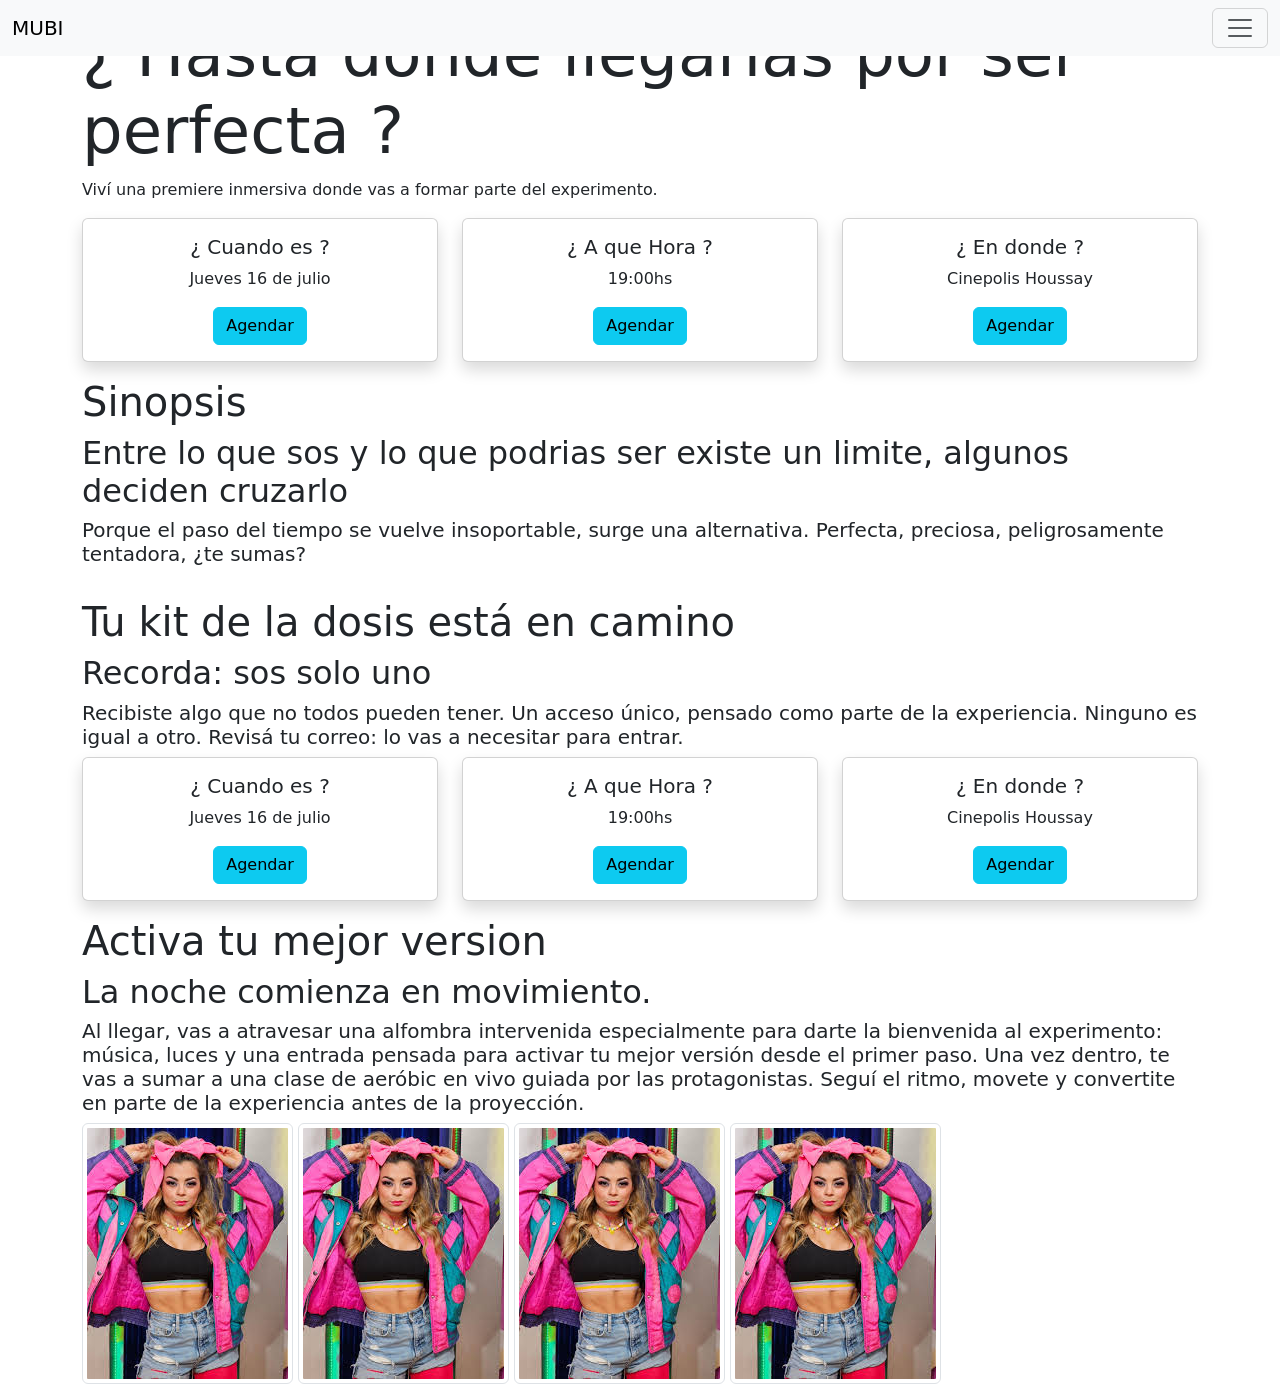
==== landingpage/index.html @ 02a23672 "Add files via upload" ====
<!DOCTYPE html>
<html lang="en">
    <head>
        <meta charset="UTF-8" />
        <meta http-equiv="X-UA-Compatible" content="IE=edge" />
        <meta name="viewport" content="width=device-width, initial-scale=1.0" />
        <title>Index</title>
        <!-- Bootstrap -->
        <link rel="stylesheet" href="https://cdn.jsdelivr.net/npm/bootstrap@5.2.2/dist/css/bootstrap.min.css" integrity="sha384-Zenh87qX5JnK2Jl0vWa8Ck2rdkQ2Bzep5IDxbcnCeuOxjzrPF/et3URy9Bv1WTRi" crossorigin="anonymous" />
        <!-- Animate.css -->
        <link rel="stylesheet" href="https://cdnjs.cloudflare.com/ajax/libs/animate.css/4.1.1/animate.min.css" />
        <!-- Custom CSS -->
        <link rel="stylesheet" href="css/styles.css" />
    </head>
    <body>
        <nav class="navbar bg-body-tertiary fixed-top">
  <div class="container-fluid">
    <a class="navbar-brand" href="#">MUBI</a>
    <button class="navbar-toggler" type="button" data-bs-toggle="offcanvas" data-bs-target="#offcanvasNavbar" aria-controls="offcanvasNavbar" aria-label="Toggle navigation">
      <span class="navbar-toggler-icon"></span>
    </button>
    <div class="offcanvas offcanvas-end" tabindex="-1" id="offcanvasNavbar" aria-labelledby="offcanvasNavbarLabel">
      <div class="offcanvas-header">
        <h5 class="offcanvas-title" id="offcanvasNavbarLabel">Offcanvas</h5>
        <button type="button" class="btn-close" data-bs-dismiss="offcanvas" aria-label="Close"></button>
      </div>
      <div class="offcanvas-body">
        <ul class="navbar-nav justify-content-end flex-grow-1 pe-3">
          <li class="nav-item">
            <a class="nav-link active" aria-current="page" href="#">Home</a>
          </li>
          <li class="nav-item">
            <a class="nav-link" href="#">Link</a>
          </li>
          <li class="nav-item dropdown">
            <a class="nav-link dropdown-toggle" href="#" role="button" data-bs-toggle="dropdown" aria-expanded="false">
              Dropdown
            </a>
            <ul class="dropdown-menu">
              <li><a class="dropdown-item" href="#">Action</a></li>
              <li><a class="dropdown-item" href="#">Another action</a></li>
              <li>
                <hr class="dropdown-divider">
              </li>
              <li><a class="dropdown-item" href="#">Something else here</a></li>
            </ul>
          </li>
        </ul>
        <form class="d-flex mt-3" role="search">
          <input class="form-control me-2" type="search" placeholder="Search" aria-label="Search"/>
          <button class="btn btn-outline-success" type="submit">Search</button>
        </form>
      </div>
    </div>
  </div>
</nav>

        <div class="container my-3">
            <div class="row animate__animated animate__rubberBand">
                <h1 class="display-3">¿ Hasta donde llegarias por ser perfecta ?</h1>
                <p class="text-justify">
                    Viví una premiere inmersiva donde vas a formar parte del experimento.                                  
                </p>
            </div>

            <div class="row text-center animate__animated animate__bounceInLeft">
                <div class="col-sm-12 col-md-6 col-lg-4 col-xl-4 mb-3">
                    <div class="card shadow">
                        <div class="card-body">
                            <h5 class="card-title">¿ Cuando es ?</h5>
                            <p class="card-text">Jueves 16 de julio</p>
                            <a href="#" class="btn btn-info">Agendar</a>
                        </div>
                    </div>
                </div>
                <div class="col-sm-12 col-md-6 col-lg-4 col-xl-4 mb-3">
                    <div class="card shadow">
                        <div class="card-body">
                            <h5 class="card-title">¿ A que Hora ?</h5>
                            <p class="card-text">19:00hs</p>
                            <a href="#" class="btn btn-info">Agendar</a>
                        </div>
                    </div>
                </div>
                <div class="col-sm-12 col-md-6 col-lg-4 col-xl-4 mb-3">
                    <div class="card shadow">
                        <div class="card-body">
                            <h5 class="card-title">¿ En donde ?</h5>
                            <p class="card-text">Cinepolis Houssay</p>
                            <a href="#" class="btn btn-info">Agendar</a>
                        </div>
                    </div>
                </div>
            </div>

         <div class="sinopsis">
            <h1>Sinopsis</h1>
            <h2>Entre lo que sos y lo que podrias ser existe un limite, algunos deciden cruzarlo</h2>
            <h5>Porque el paso del tiempo se vuelve insoportable, surge una alternativa. Perfecta, preciosa, peligrosamente tentadora, ¿te sumas?</h5>
            <img src="" alt="">
         </div>

         <div class="kit">
            <h1>Tu kit de la dosis está en camino</h1>
            <h2>Recorda: sos solo uno</h2>
            <h5>Recibiste algo que no todos pueden tener.
Un acceso único, pensado como parte de la experiencia.
Ninguno es igual a otro. Revisá tu correo: lo vas a necesitar para entrar.</h5>
             <div class="row text-center animate__animated animate__bounceInLeft">
                <div class="col-sm-12 col-md-6 col-lg-4 col-xl-4 mb-3">
                    <div class="card shadow">
                        <div class="card-body">
                            <h5 class="card-title">¿ Cuando es ?</h5>
                            <p class="card-text">Jueves 16 de julio</p>
                            <a href="#" class="btn btn-info">Agendar</a>
                        </div>
                    </div>
                </div>
                <div class="col-sm-12 col-md-6 col-lg-4 col-xl-4 mb-3">
                    <div class="card shadow">
                        <div class="card-body">
                            <h5 class="card-title">¿ A que Hora ?</h5>
                            <p class="card-text">19:00hs</p>
                            <a href="#" class="btn btn-info">Agendar</a>
                        </div>
                    </div>
                </div>
                <div class="col-sm-12 col-md-6 col-lg-4 col-xl-4 mb-3">
                    <div class="card shadow">
                        <div class="card-body">
                            <h5 class="card-title">¿ En donde ?</h5>
                            <p class="card-text">Cinepolis Houssay</p>
                            <a href="#" class="btn btn-info">Agendar</a>
                        </div>
                    </div>
                </div>
            </div>
         </div>

           <div class="version">
            <h1>Activa tu mejor version</h1>
            <h2>La noche comienza en movimiento.  </h2>
            <h5>Al llegar, vas a atravesar una alfombra intervenida especialmente para darte la bienvenida al experimento: música, luces y una entrada pensada para activar tu mejor versión desde el primer paso.
                Una vez dentro, te vas a sumar a una clase de aeróbic en vivo guiada por las protagonistas. Seguí el ritmo, movete y convertite en parte de la experiencia antes de la proyección.</h5>
                <img src="image/look1.jpg" class="img-thumbnail" alt="...">
                <img src="image/look1.jpg" class="img-thumbnail" alt="...">
                <img src="image/look1.jpg" class="img-thumbnail" alt="...">
                <img src="image/look1.jpg" class="img-thumbnail" alt="...">
         </div>

          


        <!-- Bootstrap -->
        <script src="https://cdn.jsdelivr.net/npm/bootstrap@5.2.2/dist/js/bootstrap.bundle.min.js" integrity="sha384-OERcA2EqjJCMA+/3y+gxIOqMEjwtxJY7qPCqsdltbNJuaOe923+mo//f6V8Qbsw3" crossorigin="anonymous"></script>
        <!-- Custom JS -->
        <script src="js/main.js"></script>
    </body>
</html>
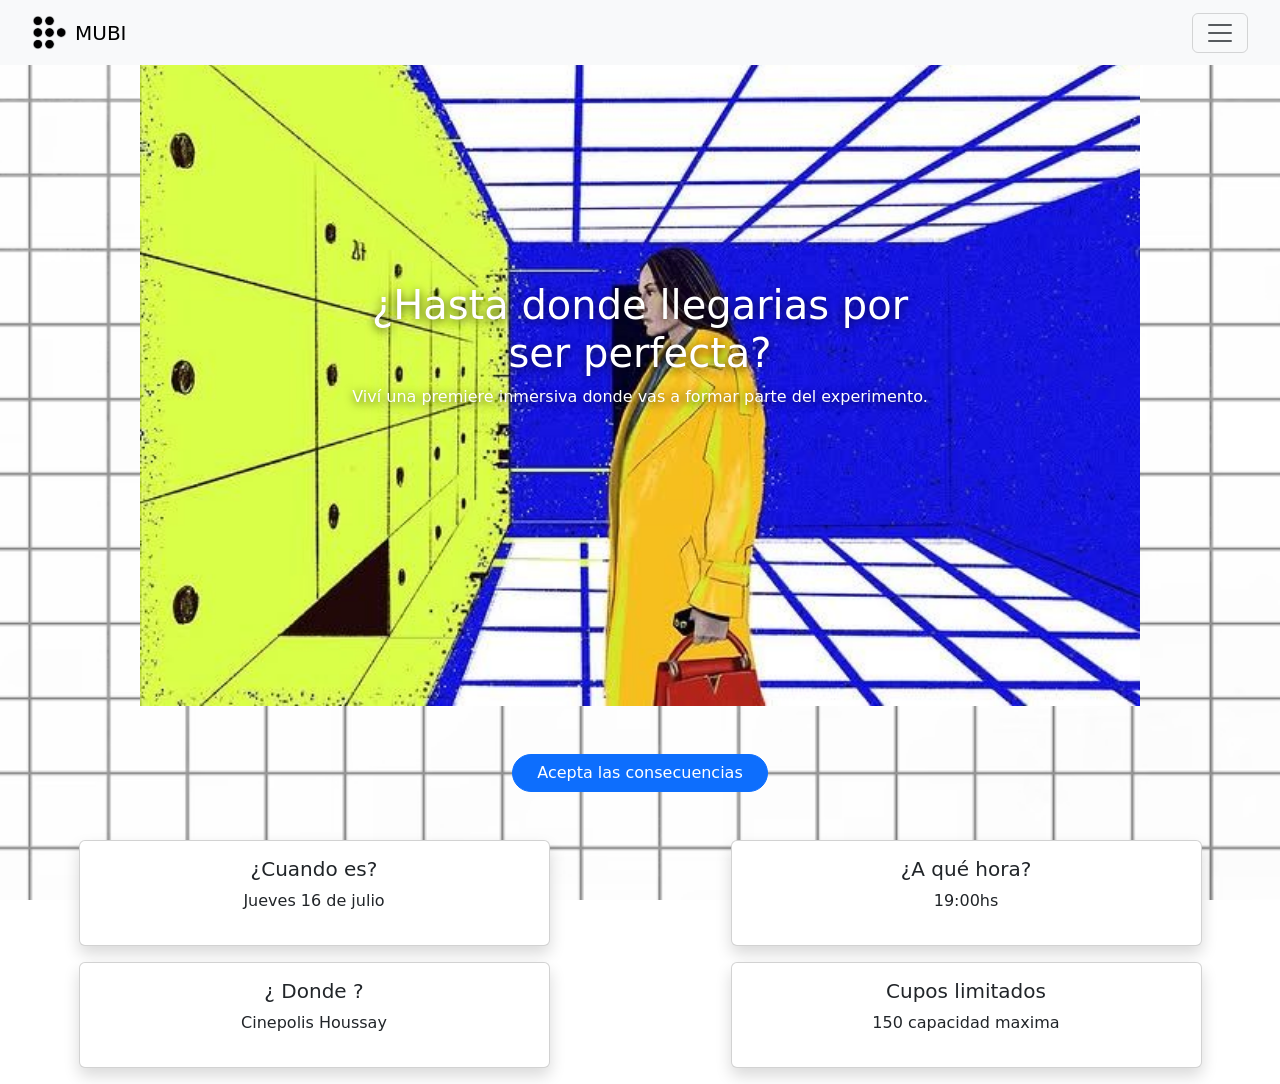
==== commit db6cab52: "Add files via upload" ====
--- a/landingpage/index.html
+++ b/landingpage/index.html
@@ -1,159 +1,167 @@
 <!DOCTYPE html>
 <html lang="en">
-    <head>
-        <meta charset="UTF-8" />
-        <meta http-equiv="X-UA-Compatible" content="IE=edge" />
-        <meta name="viewport" content="width=device-width, initial-scale=1.0" />
-        <title>Index</title>
-        <!-- Bootstrap -->
-        <link rel="stylesheet" href="https://cdn.jsdelivr.net/npm/bootstrap@5.2.2/dist/css/bootstrap.min.css" integrity="sha384-Zenh87qX5JnK2Jl0vWa8Ck2rdkQ2Bzep5IDxbcnCeuOxjzrPF/et3URy9Bv1WTRi" crossorigin="anonymous" />
-        <!-- Animate.css -->
-        <link rel="stylesheet" href="https://cdnjs.cloudflare.com/ajax/libs/animate.css/4.1.1/animate.min.css" />
-        <!-- Custom CSS -->
-        <link rel="stylesheet" href="css/styles.css" />
-    </head>
-    <body>
-        <nav class="navbar bg-body-tertiary fixed-top">
-  <div class="container-fluid">
-    <a class="navbar-brand" href="#">MUBI</a>
-    <button class="navbar-toggler" type="button" data-bs-toggle="offcanvas" data-bs-target="#offcanvasNavbar" aria-controls="offcanvasNavbar" aria-label="Toggle navigation">
-      <span class="navbar-toggler-icon"></span>
-    </button>
-    <div class="offcanvas offcanvas-end" tabindex="-1" id="offcanvasNavbar" aria-labelledby="offcanvasNavbarLabel">
-      <div class="offcanvas-header">
-        <h5 class="offcanvas-title" id="offcanvasNavbarLabel">Offcanvas</h5>
-        <button type="button" class="btn-close" data-bs-dismiss="offcanvas" aria-label="Close"></button>
-      </div>
-      <div class="offcanvas-body">
-        <ul class="navbar-nav justify-content-end flex-grow-1 pe-3">
-          <li class="nav-item">
-            <a class="nav-link active" aria-current="page" href="#">Home</a>
-          </li>
-          <li class="nav-item">
-            <a class="nav-link" href="#">Link</a>
-          </li>
-          <li class="nav-item dropdown">
-            <a class="nav-link dropdown-toggle" href="#" role="button" data-bs-toggle="dropdown" aria-expanded="false">
-              Dropdown
-            </a>
-            <ul class="dropdown-menu">
-              <li><a class="dropdown-item" href="#">Action</a></li>
-              <li><a class="dropdown-item" href="#">Another action</a></li>
-              <li>
-                <hr class="dropdown-divider">
-              </li>
-              <li><a class="dropdown-item" href="#">Something else here</a></li>
-            </ul>
-          </li>
-        </ul>
-        <form class="d-flex mt-3" role="search">
-          <input class="form-control me-2" type="search" placeholder="Search" aria-label="Search"/>
-          <button class="btn btn-outline-success" type="submit">Search</button>
-        </form>
-      </div>
-    </div>
+<head>
+<meta charset="UTF-8" />
+<meta http-equiv="X-UA-Compatible" content="IE=edge" />
+<meta name="viewport" content="width=device-width, initial-scale=1.0" />
+<title>Index</title>
+
+<!-- Bootstrap -->
+<link rel="stylesheet" href="https://cdn.jsdelivr.net/npm/bootstrap@5.2.2/dist/css/bootstrap.min.css"/>
+
+<!-- Animate.css -->
+<link rel="stylesheet" href="https://cdnjs.cloudflare.com/ajax/libs/animate.css/4.1.1/animate.min.css"/>
+
+<!-- Custom CSS -->
+<link rel="stylesheet" href="css/style.css">
+
+<style>
+@import url('https://fonts.googleapis.com/css2?family=Bebas+Neue&family=Roboto:ital,wght@0,100..900;1,100..900&display=swap');
+</style>
+</head>
+
+<body>
+
+<section>
+<nav class="navbar bg-body-tertiary fixed-top">
+<div class="container-fluid">
+<a class="navbar-brand d-flex align-items-center" href="#">
+  <img src="image/mubilogo.webp" alt="MUBI logo" class="me-2">
+  MUBI
+</a>
+
+<button class="navbar-toggler" type="button" data-bs-toggle="offcanvas" data-bs-target="#offcanvasNavbar">
+<span class="navbar-toggler-icon"></span>
+</button>
+
+<div class="offcanvas offcanvas-end" tabindex="-1" id="offcanvasNavbar">
+<div class="offcanvas-header">
+<h5 class="offcanvas-title">Menú</h5>
+<button type="button" class="btn-close" data-bs-dismiss="offcanvas"></button>
+</div>
+
+<div class="offcanvas-body">
+<ul class="navbar-nav">
+<li class="nav-item"><a class="nav-link active" href="#">Inicio</a></li>
+<li class="nav-item"><a class="nav-link" href="#">Link</a></li>
+</ul>
+</div>
+</div>
+
+</div>
+</nav>
+</section>
+
+<!-- PORTADA -->
+<div class="hero">
+  <img src="image/fotoportada.jpeg" class="img-fluid" alt="">
+
+  <div class="hero-text">
+    <h1>¿Hasta donde llegarias por ser perfecta?</h1>
+    <p> Viví una premiere inmersiva donde vas a formar parte del experimento.</p>
   </div>
-</nav>
+</div>
 
-        <div class="container my-3">
-            <div class="row animate__animated animate__rubberBand">
-                <h1 class="display-3">¿ Hasta donde llegarias por ser perfecta ?</h1>
-                <p class="text-justify">
-                    Viví una premiere inmersiva donde vas a formar parte del experimento.                                  
-                </p>
-            </div>
+<!-- BOTON MODAL -->
+<div class="text-center py-5">
+<button class="btn btn-primary rounded-pill px-4" data-bs-toggle="modal" data-bs-target="#exampleModal">
+Acepta las consecuencias
+</button>
+</div>
 
-            <div class="row text-center animate__animated animate__bounceInLeft">
-                <div class="col-sm-12 col-md-6 col-lg-4 col-xl-4 mb-3">
-                    <div class="card shadow">
-                        <div class="card-body">
-                            <h5 class="card-title">¿ Cuando es ?</h5>
-                            <p class="card-text">Jueves 16 de julio</p>
-                            <a href="#" class="btn btn-info">Agendar</a>
-                        </div>
-                    </div>
-                </div>
-                <div class="col-sm-12 col-md-6 col-lg-4 col-xl-4 mb-3">
-                    <div class="card shadow">
-                        <div class="card-body">
-                            <h5 class="card-title">¿ A que Hora ?</h5>
-                            <p class="card-text">19:00hs</p>
-                            <a href="#" class="btn btn-info">Agendar</a>
-                        </div>
-                    </div>
-                </div>
-                <div class="col-sm-12 col-md-6 col-lg-4 col-xl-4 mb-3">
-                    <div class="card shadow">
-                        <div class="card-body">
-                            <h5 class="card-title">¿ En donde ?</h5>
-                            <p class="card-text">Cinepolis Houssay</p>
-                            <a href="#" class="btn btn-info">Agendar</a>
-                        </div>
-                    </div>
-                </div>
-            </div>
+<!-- MENSAJE FUERA DEL MODAL -->
+<div id="mensajeExito" class="alert alert-success text-center d-none">
+🎉 ¡Quedaste seleccionado! Revisá tu mail para más información.
+</div>
 
-         <div class="sinopsis">
-            <h1>Sinopsis</h1>
-            <h2>Entre lo que sos y lo que podrias ser existe un limite, algunos deciden cruzarlo</h2>
-            <h5>Porque el paso del tiempo se vuelve insoportable, surge una alternativa. Perfecta, preciosa, peligrosamente tentadora, ¿te sumas?</h5>
-            <img src="" alt="">
-         </div>
+<!-- MODAL -->
+<div class="modal fade" id="exampleModal">
+<div class="modal-dialog modal-dialog-centered">
+<div class="modal-content">
 
-         <div class="kit">
-            <h1>Tu kit de la dosis está en camino</h1>
-            <h2>Recorda: sos solo uno</h2>
-            <h5>Recibiste algo que no todos pueden tener.
-Un acceso único, pensado como parte de la experiencia.
-Ninguno es igual a otro. Revisá tu correo: lo vas a necesitar para entrar.</h5>
-             <div class="row text-center animate__animated animate__bounceInLeft">
-                <div class="col-sm-12 col-md-6 col-lg-4 col-xl-4 mb-3">
-                    <div class="card shadow">
-                        <div class="card-body">
-                            <h5 class="card-title">¿ Cuando es ?</h5>
-                            <p class="card-text">Jueves 16 de julio</p>
-                            <a href="#" class="btn btn-info">Agendar</a>
-                        </div>
-                    </div>
-                </div>
-                <div class="col-sm-12 col-md-6 col-lg-4 col-xl-4 mb-3">
-                    <div class="card shadow">
-                        <div class="card-body">
-                            <h5 class="card-title">¿ A que Hora ?</h5>
-                            <p class="card-text">19:00hs</p>
-                            <a href="#" class="btn btn-info">Agendar</a>
-                        </div>
-                    </div>
-                </div>
-                <div class="col-sm-12 col-md-6 col-lg-4 col-xl-4 mb-3">
-                    <div class="card shadow">
-                        <div class="card-body">
-                            <h5 class="card-title">¿ En donde ?</h5>
-                            <p class="card-text">Cinepolis Houssay</p>
-                            <a href="#" class="btn btn-info">Agendar</a>
-                        </div>
-                    </div>
-                </div>
-            </div>
-         </div>
+<div class="modal-header">
+<h5 class="modal-title">Completa tus datos</h5>
+<button class="btn-close" data-bs-dismiss="modal"></button>
+</div>
 
-           <div class="version">
-            <h1>Activa tu mejor version</h1>
-            <h2>La noche comienza en movimiento.  </h2>
-            <h5>Al llegar, vas a atravesar una alfombra intervenida especialmente para darte la bienvenida al experimento: música, luces y una entrada pensada para activar tu mejor versión desde el primer paso.
-                Una vez dentro, te vas a sumar a una clase de aeróbic en vivo guiada por las protagonistas. Seguí el ritmo, movete y convertite en parte de la experiencia antes de la proyección.</h5>
-                <img src="image/look1.jpg" class="img-thumbnail" alt="...">
-                <img src="image/look1.jpg" class="img-thumbnail" alt="...">
-                <img src="image/look1.jpg" class="img-thumbnail" alt="...">
-                <img src="image/look1.jpg" class="img-thumbnail" alt="...">
-         </div>
+<div class="modal-body">
+<form id="formRegistro">
 
-          
+<div class="mb-3">
+<label>Nombre y Apellido</label>
+<input type="text" class="form-control">
+</div>
 
+<div class="mb-3">
+<label>Email</label>
+<input type="email" class="form-control">
+</div>
 
-        <!-- Bootstrap -->
-        <script src="https://cdn.jsdelivr.net/npm/bootstrap@5.2.2/dist/js/bootstrap.bundle.min.js" integrity="sha384-OERcA2EqjJCMA+/3y+gxIOqMEjwtxJY7qPCqsdltbNJuaOe923+mo//f6V8Qbsw3" crossorigin="anonymous"></script>
-        <!-- Custom JS -->
-        <script src="js/main.js"></script>
-    </body>
+<div class="form-check mb-3">
+<input class="form-check-input" type="checkbox">
+<label class="form-check-label">¿Vas a venir acompañado/a?</label>
+</div>
+
+<div class="modal-footer">
+<button class="btn btn-secondary" data-bs-dismiss="modal">Cerrar</button>
+<button type="submit" class="btn btn-primary">Enviar</button>
+</div>
+
+</form>
+</div>
+
+</div>
+</div>
+</div>
+
+<!-- CARDS -->
+<div class="row text-center">
+
+<div class="col-md-6 mb-3">
+<div class="card shadow w-75 mx-auto">
+<div class="card-body">
+<h5>¿Cuando es?</h5>
+<p>Jueves 16 de julio</p>
+</div>
+</div>
+</div>
+
+<div class="col-md-6 mb-3">
+<div class="card shadow w-75 mx-auto">
+<div class="card-body">
+<h5>¿A qué hora?</h5>
+<p>19:00hs</p>
+</div>
+</div>
+</div>
+
+<div class="col-md-6 mb-3">
+<div class="card shadow w-75 mx-auto">
+<div class="card-body">
+<h5> ¿ Donde ?</h5>
+<p>Cinepolis Houssay</p>
+</div>
+</div>
+</div>
+
+<div class="col-md-6 mb-3">
+<div class="card shadow w-75 mx-auto">
+<div class="card-body">
+<h5>Cupos limitados</h5>
+<p>150 capacidad maxima</p>
+</div>
+</div>
+</div>
+
+</div>
+
+</div>
+
+<!-- Bootstrap -->
+<script src="https://cdn.jsdelivr.net/npm/bootstrap@5.2.2/dist/js/bootstrap.bundle.min.js"></script>
+
+<!-- Custom JS -->
+<script src="js/main.js"></script>
+
+</body>
 </html>
--- a/landingpage/css/style.css
+++ b/landingpage/css/style.css
@@ -0,0 +1,53 @@
+body {
+  background-image: url('../image/cuadricula.jpg');
+  background-size: cover;
+  background-position: center;
+  background-attachment: fixed;
+}
+
+body::before {
+  content: "";
+  position: fixed;
+  width: 100%;
+  height: 100%;
+  background-color: rgba(255,255,255,0.5);
+  z-index: -1;
+}
+
+.card:hover {
+  opacity: 0.7;
+}
+
+.navbar {
+  padding: 10px 20px;
+}
+
+.navbar-brand img {
+  height: 35px;
+}
+.hero {
+  position: relative;
+}
+
+.hero-text {
+  position: absolute;
+  top: 50%;
+  left: 50%;
+  transform: translate(-50%, -50%);
+  text-align: center;
+  color: white;
+  max-width: 600px;
+  width: 90%;
+}
+
+/* para que el texto se lea bien */
+.hero-text h1,
+.hero-text p {
+  text-shadow: 0px 2px 10px rgba(0,0,0,0.7);
+}
+.hero img {
+  max-width: 1000px;   /* probá 800, 900 o 1000 */
+  width: 100%;
+  display: block;
+  margin: 0 auto;     /* la centra */
+}
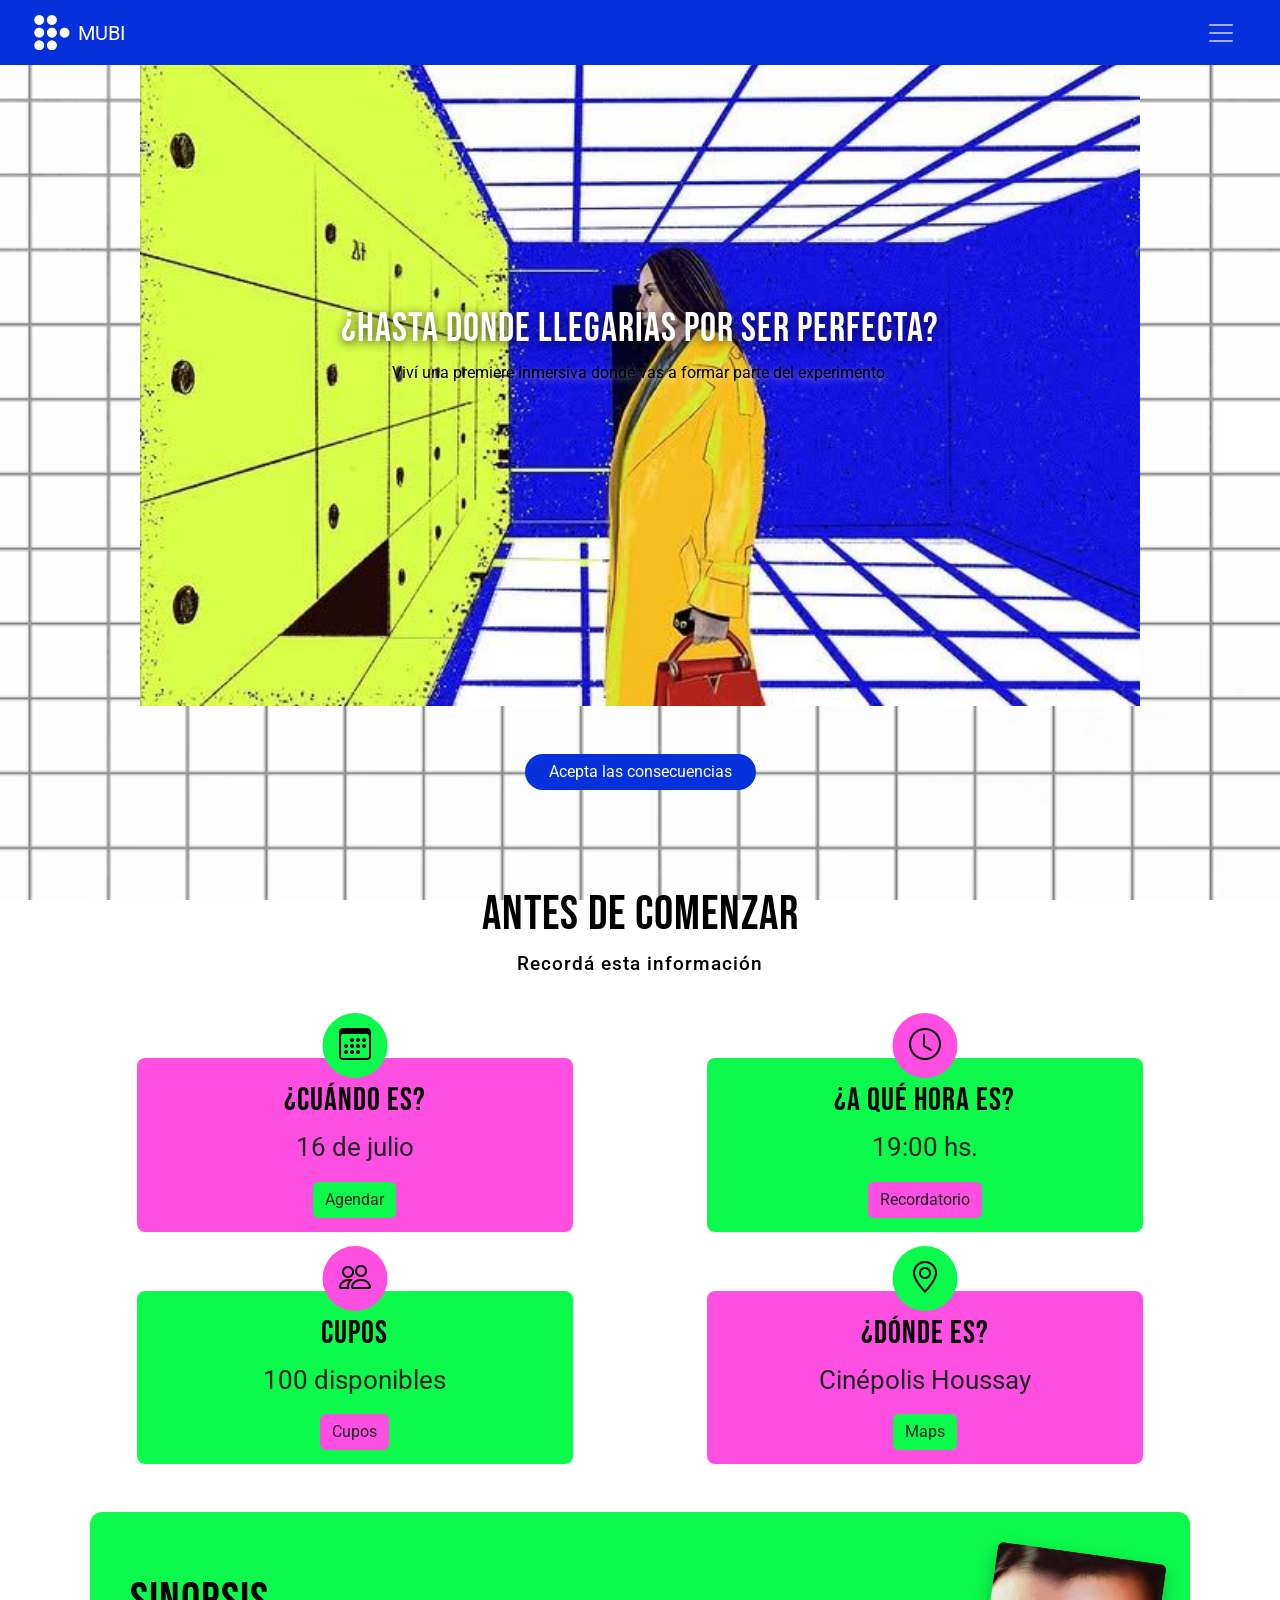
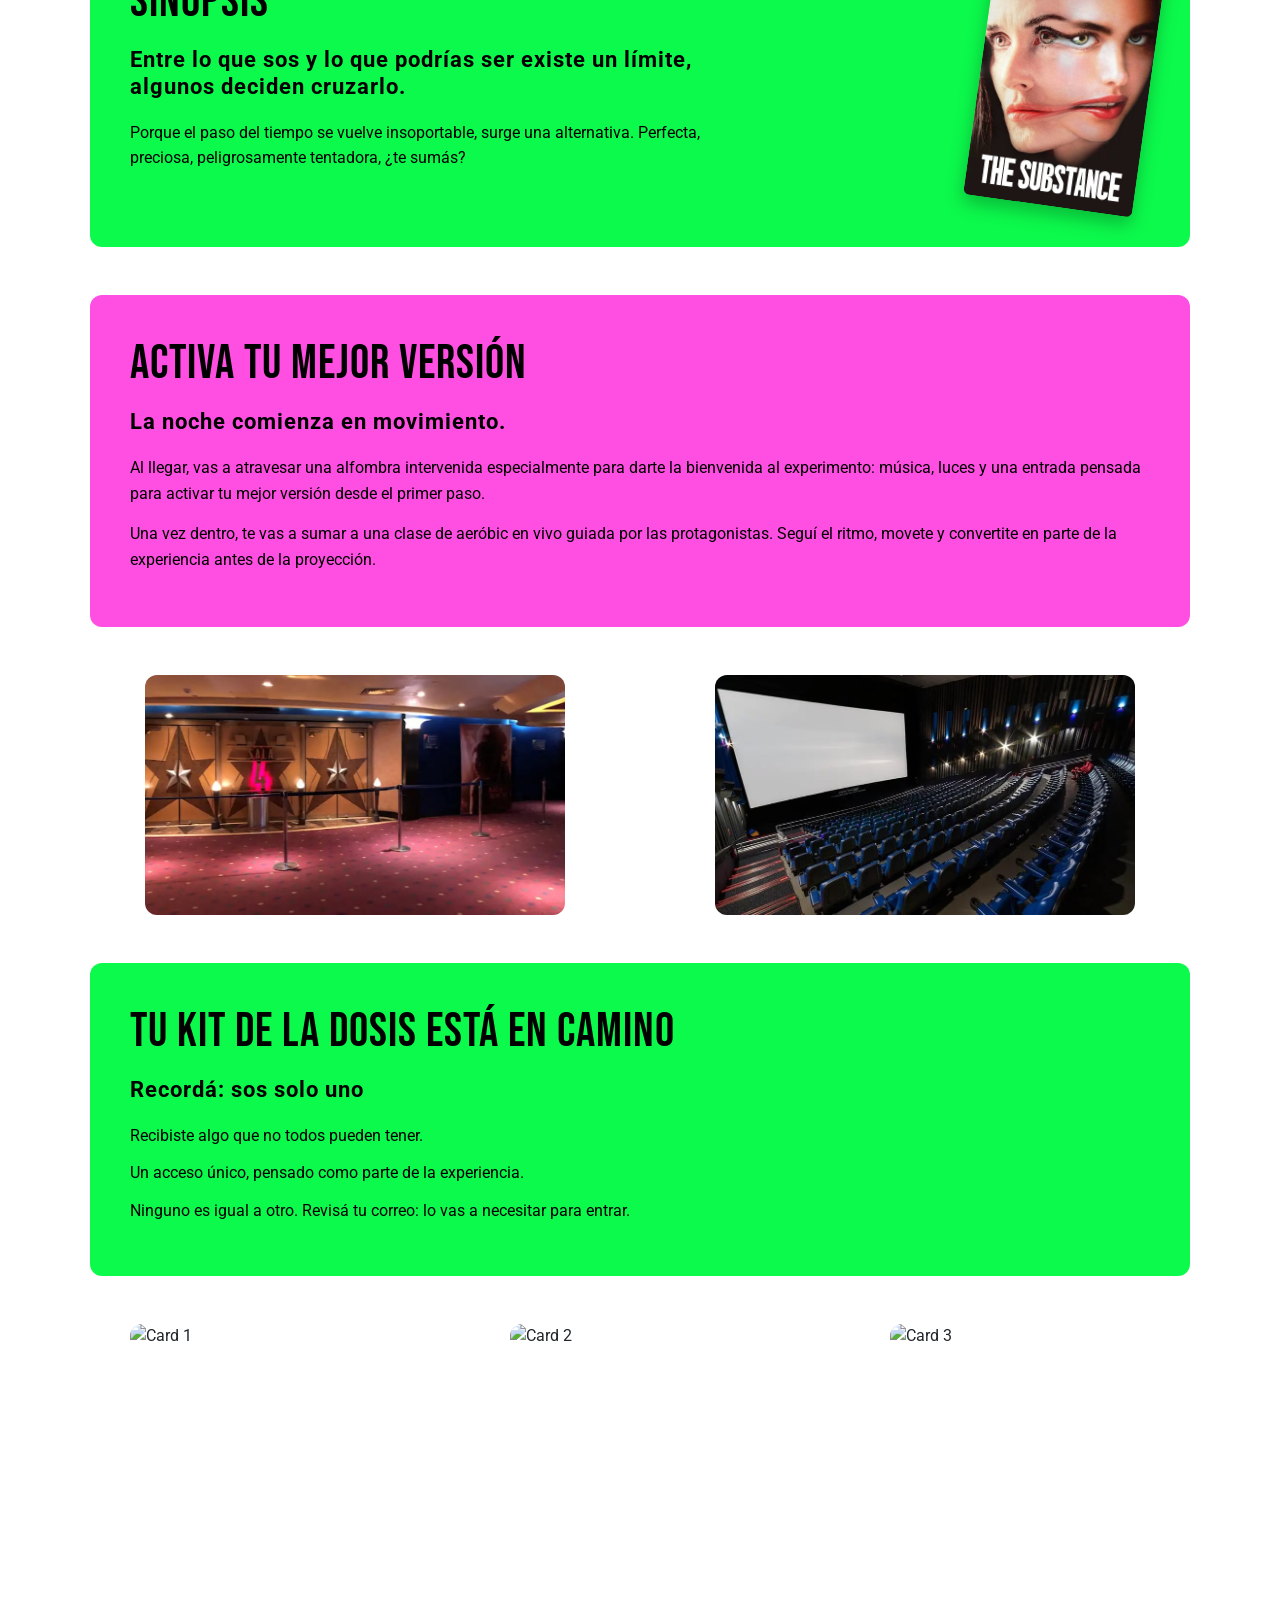
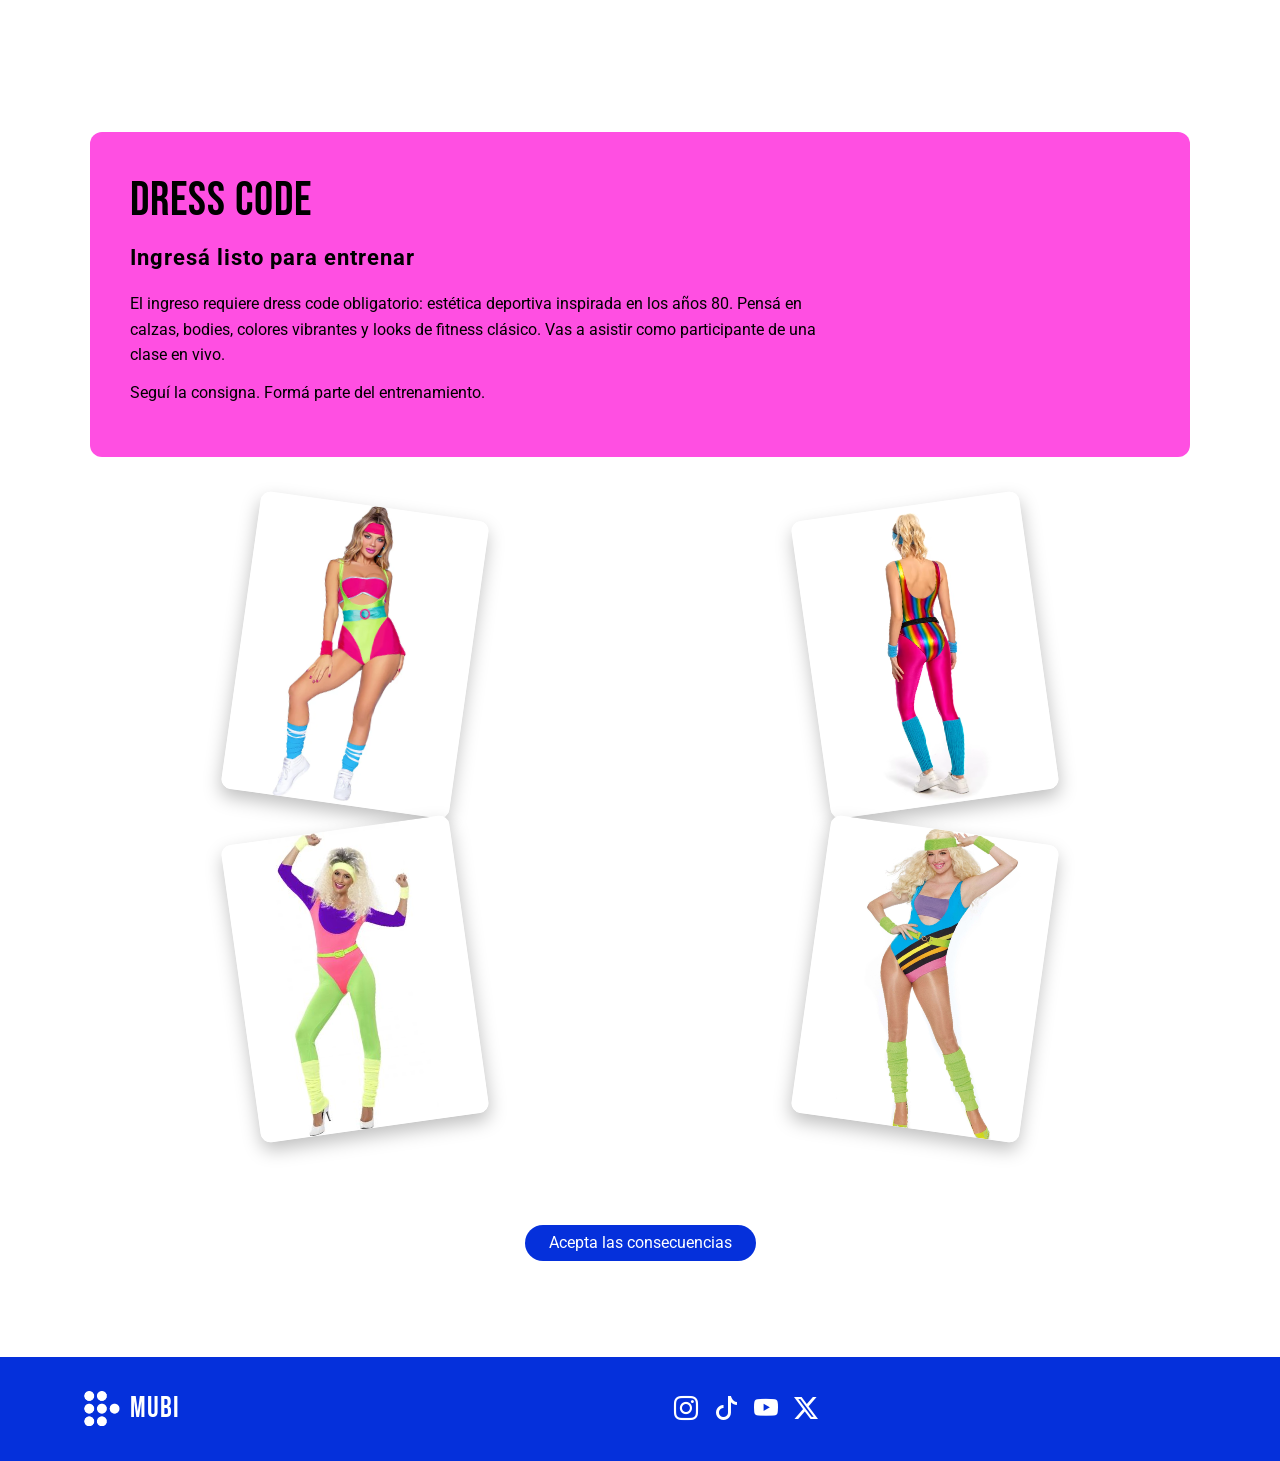
==== commit 5c89bad5: "Add files via upload" ====
--- a/landingpage/index.html
+++ b/landingpage/index.html
@@ -15,6 +15,9 @@
 <!-- Custom CSS -->
 <link rel="stylesheet" href="css/style.css">
 
+<!-- PEGAR EN EL HEAD (Bootstrap Icons) -->
+<link rel="stylesheet" href="https://cdn.jsdelivr.net/npm/bootstrap-icons@1.11.3/font/bootstrap-icons.min.css">
+
 <style>
 @import url('https://fonts.googleapis.com/css2?family=Bebas+Neue&family=Roboto:ital,wght@0,100..900;1,100..900&display=swap');
 </style>
@@ -23,10 +26,10 @@
 <body>
 
 <section>
-<nav class="navbar bg-body-tertiary fixed-top">
+<nav class="navbar fixed-top">
 <div class="container-fluid">
 <a class="navbar-brand d-flex align-items-center" href="#">
-  <img src="image/mubilogo.webp" alt="MUBI logo" class="me-2">
+  <img src="image/mubi.png" alt="MUBI logo" class="me-2">
   MUBI
 </a>
 
@@ -35,17 +38,50 @@
 </button>
 
 <div class="offcanvas offcanvas-end" tabindex="-1" id="offcanvasNavbar">
-<div class="offcanvas-header">
-<h5 class="offcanvas-title">Menú</h5>
-<button type="button" class="btn-close" data-bs-dismiss="offcanvas"></button>
-</div>
-
-<div class="offcanvas-body">
-<ul class="navbar-nav">
-<li class="nav-item"><a class="nav-link active" href="#">Inicio</a></li>
-<li class="nav-item"><a class="nav-link" href="#">Link</a></li>
-</ul>
-</div>
+  
+  <div class="offcanvas-header">
+    <h5 class="offcanvas-title">Menú</h5>
+    <button type="button" class="btn-close btn-close-white" data-bs-dismiss="offcanvas"></button>
+  </div>
+
+  <div class="offcanvas-body">
+    <ul class="navbar-nav">
+
+      <li class="nav-item">
+        <a class="nav-link" href="https://mubi.com/es/films?all_films=true&sort=popularity_quality_score" target="_blank">Explorar</a>
+      </li>
+
+      <li class="nav-item">
+        <a class="nav-link" href="https://mubi.com/es/ar/showing" target="_blank">En cartelera</a>
+      </li>
+
+      <li class="nav-item">
+        <a class="nav-link" href="https://mubi.com/es/gifts " target="_blank">Regalá MUBI</a>
+      </li>
+
+      <li class="nav-item">
+        <a class="nav-link" href="https://mubi.com/es/ar/about" target="_blank">Acerca de MUBI</a>
+      </li>
+
+      <li class="nav-item">
+        <a class="nav-link" href="https://mubi.com/es/notebook" target="_blank">Notebook</a>
+      </li>
+
+      <li class="nav-item">
+        <a class="nav-link" href="https://mubi.com/es/notebook/magazine" target="_blank">Notebook Magazine</a>
+      </li>
+
+      <li class="nav-item">
+        <a class="nav-link" href="https://mubi.com/es/devices" target="_blank">Formas de ver</a>
+      </li>
+
+      <li class="nav-item">
+        <a class="nav-link" href="https://mubi.com/es/terms_of_service" target="_blank">Términos y privacidad</a>
+      </li>
+
+    </ul>
+  </div>
+
 </div>
 
 </div>
@@ -58,18 +94,20 @@
 
   <div class="hero-text">
     <h1>¿Hasta donde llegarias por ser perfecta?</h1>
-    <p> Viví una premiere inmersiva donde vas a formar parte del experimento.</p>
+    <p>Viví una premiere inmersiva donde vas a formar parte del experimento.</p>
   </div>
 </div>
 
 <!-- BOTON MODAL -->
 <div class="text-center py-5">
-<button class="btn btn-primary rounded-pill px-4" data-bs-toggle="modal" data-bs-target="#exampleModal">
-Acepta las consecuencias
+<button class="btn btn-acento rounded-pill px-4"
+        data-bs-toggle="modal"
+        data-bs-target="#exampleModal">
+  Acepta las consecuencias
 </button>
 </div>
 
-<!-- MENSAJE FUERA DEL MODAL -->
+<!-- MENSAJE -->
 <div id="mensajeExito" class="alert alert-success text-center d-none">
 🎉 ¡Quedaste seleccionado! Revisá tu mail para más información.
 </div>
@@ -104,7 +142,7 @@
 
 <div class="modal-footer">
 <button class="btn btn-secondary" data-bs-dismiss="modal">Cerrar</button>
-<button type="submit" class="btn btn-primary">Enviar</button>
+<button type="submit" class="btn btn-acento">Enviar</button>
 </div>
 
 </form>
@@ -114,48 +152,307 @@
 </div>
 </div>
 
-<!-- CARDS -->
-<div class="row text-center">
-
-<div class="col-md-6 mb-3">
-<div class="card shadow w-75 mx-auto">
-<div class="card-body">
-<h5>¿Cuando es?</h5>
-<p>Jueves 16 de julio</p>
-</div>
-</div>
-</div>
-
-<div class="col-md-6 mb-3">
-<div class="card shadow w-75 mx-auto">
-<div class="card-body">
-<h5>¿A qué hora?</h5>
-<p>19:00hs</p>
-</div>
-</div>
-</div>
-
-<div class="col-md-6 mb-3">
-<div class="card shadow w-75 mx-auto">
-<div class="card-body">
-<h5> ¿ Donde ?</h5>
-<p>Cinepolis Houssay</p>
-</div>
-</div>
-</div>
-
-<div class="col-md-6 mb-3">
-<div class="card shadow w-75 mx-auto">
-<div class="card-body">
-<h5>Cupos limitados</h5>
-<p>150 capacidad maxima</p>
-</div>
-</div>
-</div>
-
-</div>
-
-</div>
+<!-- ANTES DE COMENZAR -->
+<div class="antes-de-comenzar text-center my-5">
+    <h1>ANTES DE COMENZAR</h1>
+    <h2>Recordá esta información</h2>
+</div>
+
+  <!-- CARDS CON ICONOS -->
+<div class="container my-5">
+  <div class="row justify-content-center text-center g-4">
+
+    <!-- CUANDO -->
+    <div class="col-sm-12 col-md-6 d-flex justify-content-center">
+      <div class="card custom-card card-icon-top">
+
+        <div class="icon-circle verde">
+          <i class="bi bi-calendar3"></i>
+        </div>
+
+        <div class="card-body card-pink">
+          <h5>¿CUÁNDO ES?</h5>
+          <p>16 de julio</p>
+          <a href="https://calendar.google.com/calendar/u/0/r/eventedit?text=Premiere+MUBI&dates=20260716T190000/20260716T210000&details=Viv%C3%AD+una+premiere+inmersiva&location=Cin%C3%A9polis+Houssay" class="btn btn-green">Agendar</a>
+        </div>
+
+      </div>
+    </div>
+
+    <!-- HORA -->
+    <div class="col-sm-12 col-md-6 d-flex justify-content-center">
+      <div class="card custom-card card-icon-top">
+
+        <div class="icon-circle rosa">
+          <i class="bi bi-clock"></i>
+        </div>
+
+        <div class="card-body card-green">
+          <h5>¿A QUÉ HORA ES?</h5>
+          <p>19:00 hs.</p>
+          <a href="https://calendar.google.com/calendar/u/0/r/eventedit?text=Premiere+MUBI&dates=20260716T190000/20260716T210000&details=Viv%C3%AD+una+premiere+inmersiva&location=Cin%C3%A9polis+Houssay" class="btn btn-pink">Recordatorio</a>
+        </div>
+
+      </div>
+    </div>
+
+    <!-- CUPOS -->
+    <div class="col-sm-12 col-md-6 d-flex justify-content-center">
+      <div class="card custom-card card-icon-top">
+
+        <div class="icon-circle rosa">
+          <i class="bi bi-people"></i>
+        </div>
+
+        <div class="card-body card-green">
+          <h5>CUPOS</h5>
+          <p>100 disponibles</p>
+          <a href="cupos.html" class="btn btn-pink">Cupos</a>
+        </div>
+
+      </div>
+    </div>
+
+    <!-- UBICACION -->
+    <div class="col-sm-12 col-md-6 d-flex justify-content-center">
+      <div class="card custom-card card-icon-top">
+
+        <div class="icon-circle verde">
+          <i class="bi bi-geo-alt"></i>
+        </div>
+
+        <div class="card-body card-pink">
+          <h5>¿DÓNDE ES?</h5>
+          <p>Cinépolis Houssay</p>
+          <a href="https://www.google.com/maps/place/Cinepolis+Plaza+Houssay/@-34.5994625,-58.4007792,17z/data=!3m1!4b1!4m6!3m5!1s0x95bccbdbdd5c8e33:0xf56780539b3c41e8!8m2!3d-34.5994669!4d-58.3982043!16s%2Fg%2F11fmq0ytdx?entry=ttu&g_ep=EgoyMDI2MDQyMi4wIKXMDSoASAFQAw%3D%3D" class="btn btn-green">Maps</a>
+        </div>
+
+      </div>
+    </div>
+
+  </div>
+</div>
+  <!-- BLOQUE SINOPSIS -->
+<div class="sinopsis-box container my-5">
+  <div class="row align-items-center">
+
+    <!-- TEXTO -->
+    <div class="col-md-7 sinopsis-texto">
+      <h1>Sinopsis</h1>
+
+      <h2>
+        Entre lo que sos y lo que podrías ser existe un límite,
+        algunos deciden cruzarlo.
+      </h2>
+
+      <p>
+        Porque el paso del tiempo se vuelve insoportable, surge una alternativa.
+        Perfecta, preciosa, peligrosamente tentadora, ¿te sumás?
+      </p>
+    </div>
+
+    <!-- IMAGEN -->
+    <div class="col-md-5 text-center">
+      <img src="image/sinopsis.jpeg" alt="Cartelera" class="sinopsis-img">
+    </div>
+
+  </div>
+</div>
+<!-- BLOQUE EXPERIENCIA -->
+<div class="container my-5">
+  <div class="experiencia-box">
+
+      <h1>Activa tu mejor versión</h1>
+
+      <h2>
+        La noche comienza en movimiento.
+      </h2>
+
+      <p>
+        Al llegar, vas a atravesar una alfombra intervenida especialmente para darte la bienvenida al experimento: música, luces y una entrada pensada para activar tu mejor versión desde el primer paso.
+      </p>
+
+      <p>
+        Una vez dentro, te vas a sumar a una clase de aeróbic en vivo guiada por las protagonistas. Seguí el ritmo, movete y convertite en parte de la experiencia antes de la proyección.
+      </p>
+
+  </div>
+</div>
+<!-- GALERÍA DOS IMÁGENES -->
+<div class="container my-5">
+  <div class="row g-4">
+
+    <div class="col-md-6">
+      <img src="image/cinepolis.jpeg" alt="Imagen 1" class="galeria-img">
+    </div>
+
+    <div class="col-md-6">
+      <img src="image/sala.jpeg" alt="Imagen 2" class="galeria-img">
+    </div>
+
+  </div>
+</div>
+<!-- BLOQUE KIT -->
+<div class="container my-5">
+  <div class="kit-box">
+    <div class="kit-contenido">
+
+      <h1>Tu kit de la dosis está en camino</h1>
+
+      <h2>
+        Recordá: sos solo uno
+      </h2>
+
+      <p>
+        Recibiste algo que no todos pueden tener.
+      </p>
+
+      <p>
+        Un acceso único, pensado como parte de la experiencia.
+      </p>
+
+      <p>
+        Ninguno es igual a otro. Revisá tu correo: lo vas a necesitar para entrar.
+      </p>
+
+    </div>
+  </div>
+</div>
+<!-- CARDS FLIP -->
+<div class="container my-5">
+  <div class="row g-4 justify-content-center">
+
+    <!-- CARD 1 -->
+    <div class="col-md-4 d-flex justify-content-center">
+      <div class="flip-card">
+        <div class="flip-card-inner">
+
+          <div class="flip-card-front">
+            <img src="image/card1.jpg" alt="Card 1">
+          </div>
+
+          <div class="flip-card-back">
+            <p>Activador</p>
+          </div>
+
+        </div>
+      </div>
+    </div>
+
+    <!-- CARD 2 -->
+    <div class="col-md-4 d-flex justify-content-center">
+      <div class="flip-card">
+        <div class="flip-card-inner">
+
+          <div class="flip-card-front">
+            <img src="image/card2.jpg" alt="Card 2">
+          </div>
+
+          <div class="flip-card-back">
+            <p>Estabilizador</p>
+          </div>
+
+        </div>
+      </div>
+    </div>
+
+    <!-- CARD 3 -->
+    <div class="col-md-4 d-flex justify-content-center">
+      <div class="flip-card">
+        <div class="flip-card-inner">
+
+          <div class="flip-card-front">
+            <img src="image/card3.jpg" alt="Card 3">
+          </div>
+
+          <div class="flip-card-back">
+            <p>Tu entrada</p>
+          </div>
+
+        </div>
+      </div>
+    </div>
+
+  </div>
+</div>
+<!-- BLOQUE DRESS CODE -->
+<div class="container my-5">
+  <div class="dress-box">
+    <div class="dress-contenido">
+
+      <h1>Dress Code</h1>
+
+      <h2>
+        Ingresá listo para entrenar
+      </h2>
+
+      <p>
+        El ingreso requiere dress code obligatorio: estética deportiva inspirada en los años 80.
+        Pensá en calzas, bodies, colores vibrantes y looks de fitness clásico.
+        Vas a asistir como participante de una clase en vivo.
+      </p>
+
+      <p>
+        Seguí la consigna. Formá parte del entrenamiento.
+      </p>
+
+    </div>
+  </div>
+</div>
+
+<!-- GALERÍA DRESS CODE -->
+<div class="container mb-5">
+  <div class="row g-4 justify-content-center">
+
+    <div class="col-md-6 text-center">
+      <img src="image/look2.jpg" alt="Look deportivo años 80" class="dress-img derecha">
+    </div>
+
+    <div class="col-md-6 text-center">
+      <img src="image/look3.jpg" alt="Look deportivo años 80" class="dress-img izquierda">
+    </div>
+
+    <div class="col-md-6 text-center">
+      <img src="image/look4.jpg" alt="Look deportivo años 80" class="dress-img izquierda">
+    </div>
+
+    <div class="col-md-6 text-center">
+      <img src="image/look5.jpg" alt="Look deportivo años 80" class="dress-img derecha">
+    </div>
+
+  </div>
+</div>
+<div class="text-center py-5">
+  <button class="btn btn-acento rounded-pill px-4"
+          data-bs-toggle="modal"
+          data-bs-target="#exampleModal">
+    Acepta las consecuencias
+  </button>
+</div>
+<!-- FOOTER -->
+<footer class="footer-mubi mt-5">
+  <div class="container">
+    <div class="row align-items-center text-center text-md-start">
+
+      <!-- LOGO + NOMBRE -->
+      <div class="col-md-4 mb-3 mb-md-0">
+        <div class="footer-brand d-flex justify-content-center justify-content-md-start align-items-center">
+          <img src="image/mubi.png" alt="MUBI logo">
+          <span>MUBI</span>
+        </div>
+      </div>
+
+      <!-- REDES -->
+      <div class="col-md-4 text-center text-md-end">
+        <a href="https://www.instagram.com/mubiargentina?utm_source=ig_web_button_share_sheet&igsh=ZDNlZDc0MzIxNw==" class="social-icon"><i class="bi bi-instagram"></i></a>
+        <a href="https://www.tiktok.com/@mubi" class="social-icon"><i class="bi bi-tiktok"></i></a>
+        <a href="https://www.youtube.com/@mubilat" class="social-icon"><i class="bi bi-youtube"></i></a>
+        <a href="https://x.com/mubilat" class="social-icon"><i class="bi bi-twitter-x"></i></a>
+      </div>
+
+    </div>
+  </div>
+</footer>
 
 <!-- Bootstrap -->
 <script src="https://cdn.jsdelivr.net/npm/bootstrap@5.2.2/dist/js/bootstrap.bundle.min.js"></script>
--- a/landingpage/css/style.css
+++ b/landingpage/css/style.css
@@ -1,4 +1,17 @@
+/* -------------------- */
+/* VARIABLES (PALETA) */
+/* -------------------- */
+:root {
+  --color-acento: #0530DB;
+  --color-pink: #FF4FE2;
+  --color-green: #0CFA4C;
+}
+
+/* -------------------- */
+/* BODY */
+/* -------------------- */
 body {
+  font-family: 'Roboto', sans-serif;
   background-image: url('../image/cuadricula.jpg');
   background-size: cover;
   background-position: center;
@@ -14,19 +27,81 @@
   z-index: -1;
 }
 
-.card:hover {
-  opacity: 0.7;
-}
-
+/* -------------------- */
+/* TIPOGRAFÍA */
+/* -------------------- */
+h1, h2, h3, h4, h5 {
+  font-family: 'Bebas Neue', sans-serif;
+  letter-spacing: 1px;
+  color: black;
+}
+
+/* -------------------- */
+/* NAVBAR */
+/* -------------------- */
 .navbar {
+  background-color: var(--color-acento) !important;
   padding: 10px 20px;
+}
+
+.navbar .navbar-brand,
+.navbar .nav-link {
+  color: white !important;
 }
 
 .navbar-brand img {
   height: 35px;
 }
+/* -------------------- */
+/* MENU OFFCANVAS */
+/* -------------------- */
+.offcanvas {
+  background-color: #0530DB;
+}
+
+.offcanvas-title {
+  color: white;
+  font-family: 'Bebas Neue', sans-serif;
+  font-size: 2rem;
+}
+
+.offcanvas .nav-link {
+  color: white !important;
+  font-size: 1.1rem;
+  margin-bottom: 10px;
+  font-family: 'Roboto', sans-serif;
+}
+
+.offcanvas .nav-link:hover {
+  opacity: 0.7;
+}
+.navbar-toggler {
+  border-color: white;
+}
+
+.navbar-toggler-icon {
+  filter: invert(1);
+}
+/* SACAR BORDE NEGRO / FOCUS DEL BOTÓN MENU */
+.navbar-toggler,
+.navbar-toggler:focus,
+.navbar-toggler:active {
+  border: none !important;
+  box-shadow: none !important;
+  outline: none !important;
+}
+/* -------------------- */
+/* HERO */
+/* -------------------- */
 .hero {
   position: relative;
+}
+
+.hero img {
+  max-width: 1000px;
+  width: 100%;
+  display: block;
+  margin: 0 auto;
 }
 
 .hero-text {
@@ -35,19 +110,412 @@
   left: 50%;
   transform: translate(-50%, -50%);
   text-align: center;
-  color: white;
   max-width: 600px;
   width: 90%;
 }
 
-/* para que el texto se lea bien */
-.hero-text h1,
+/* Título blanco */
+.hero-text h1 {
+  color: white;
+  text-shadow: 0px 2px 10px rgba(0,0,0,0.7);
+  text-transform: uppercase;
+}
+
+/* Párrafo negro */
 .hero-text p {
-  text-shadow: 0px 2px 10px rgba(0,0,0,0.7);
-}
-.hero img {
-  max-width: 1000px;   /* probá 800, 900 o 1000 */
-  width: 100%;
+  color: black;
+  text-shadow: 0px 2px 6px rgba(255,255,255,0.5);
+}
+
+/* -------------------- */
+/* BOTÓN PRINCIPAL */
+/* -------------------- */
+.btn-acento {
+  background-color: var(--color-acento);
+  border: none;
+  color: white;
+}
+
+.btn-acento:hover {
+  opacity: 0.85;
+}
+
+/* -------------------- */
+/* SECCIÓN TITULO */
+/* -------------------- */
+.antes-de-comenzar h1 {
+  font-size: 3rem;
+}
+
+.antes-de-comenzar h2 {
+  font-family: 'Roboto', sans-serif;
+  font-size: 1.2rem;
+}
+
+/* -------------------- */
+/* CARDS */
+/* -------------------- */
+.custom-card {
+  width: 80%;
+  border-radius: 15px;
+  border: none;
+}
+.card-pink {
+  background-color: var(--color-pink);
+  padding: 14px;
+  border-radius: 8px;
+}
+
+.card-green {
+  background-color: var(--color-green);
+  padding: 14px;
+  border-radius: 8px;
+}
+
+/* -------------------- */
+/* BOTONES SECUNDARIOS */
+/* -------------------- */
+.btn-green {
+  background-color: var(--color-green);
+  border: none;
+}
+
+.btn-pink {
+  background-color: var(--color-pink);
+  border: none;
+}
+
+/* -------------------- */
+/* HOVER */
+/* -------------------- */
+.card:hover {
+  opacity: 0.8;
+  transition: 0.3s;
+}
+/* -------------------- */
+/* BLOQUE SINOPSIS */
+/* -------------------- */
+.sinopsis-box {
+  background-color: #0CFA4C;
+  border-radius: 12px;
+  padding: 40px;
+  max-width: 1100px;
+}
+
+.sinopsis-texto h1 {
+  font-size: 3rem;
+  margin-bottom: 15px;
+  color: black;
+}
+
+.sinopsis-texto h2 {
+  font-size: 1.4rem;
+  font-family: 'Roboto', sans-serif;
+  font-weight: 700;
+  margin-bottom: 20px;
+  color: black;
+}
+
+.sinopsis-texto p {
+  font-size: 1rem;
+  font-family: 'Roboto', sans-serif;
+  color: black;
+  line-height: 1.6;
+}
+
+/* IMAGEN SINOPSIS */
+.sinopsis-img {
+  width: 100%;
+  max-width: 170px;      /* más chica */
+  border-radius: 6px;
   display: block;
-  margin: 0 auto;     /* la centra */
-}
+  margin-left: auto;     /* la manda a la derecha */
+  transform: rotate(8deg); /* inclinada hacia la derecha */
+  box-shadow: 0 8px 18px rgba(0,0,0,0.25);
+}
+/* -------------------- */
+/* BLOQUE EXPERIENCIA */
+/* -------------------- */
+.experiencia-box {
+  background-color: #FF4FE2;
+  border-radius: 12px;
+  padding: 40px;
+  max-width: 1100px;
+  margin: 0 auto;
+  text-align: left;
+}
+
+.experiencia-box h1 {
+  font-size: 3rem;
+  margin-bottom: 15px;
+  color: black;
+}
+
+.experiencia-box h2 {
+  font-size: 1.4rem;
+  font-family: 'Roboto', sans-serif;
+  font-weight: 700;
+  margin-bottom: 20px;
+  color: black;
+}
+
+.experiencia-box p {
+  font-size: 1rem;
+  font-family: 'Roboto', sans-serif;
+  color: black;
+  line-height: 1.6;
+  margin-bottom: 15px;
+}
+/* -------------------- */
+/* GALERÍA */
+/* -------------------- */
+.galeria-img {
+  width: 100%;
+  max-width: 420px;
+  height: 240px;
+  object-fit: cover;
+  border-radius: 12px;
+  display: block;
+  margin: 0 auto;
+}
+
+.galeria-img:hover {
+  transform: scale(1.02);
+  transition: 0.3s ease;
+}
+/* -------------------- */
+/* BLOQUE KIT */
+/* -------------------- */
+.kit-box {
+  background-color: #0CFA4C;
+  border-radius: 12px;
+  padding: 40px;
+  max-width: 1100px;
+  margin: 0 auto;
+}
+
+.kit-contenido {
+  max-width: 700px;
+  text-align: left;
+}
+
+.kit-contenido h1 {
+  font-size: 3rem;
+  margin-bottom: 15px;
+  color: black;
+}
+
+.kit-contenido h2 {
+  font-size: 1.4rem;
+  font-family: 'Roboto', sans-serif;
+  font-weight: 700;
+  margin-bottom: 20px;
+  color: black;
+}
+
+.kit-contenido p {
+  font-size: 1rem;
+  font-family: 'Roboto', sans-serif;
+  color: black;
+  line-height: 1.6;
+  margin-bottom: 12px;
+}
+/* -------------------- */
+/* FLIP CARDS */
+/* -------------------- */
+.flip-card {
+  background: transparent;
+  width: 260px;
+  height: 360px;
+  perspective: 1000px;
+}
+
+.flip-card-inner {
+  position: relative;
+  width: 100%;
+  height: 100%;
+  transition: transform 0.7s;
+  transform-style: preserve-3d;
+}
+
+.flip-card:hover .flip-card-inner {
+  transform: rotateY(180deg);
+}
+
+.flip-card-front,
+.flip-card-back {
+  position: absolute;
+  width: 100%;
+  height: 100%;
+  border-radius: 12px;
+  overflow: hidden;
+  backface-visibility: hidden;
+}
+
+.flip-card-front img {
+  width: 100%;
+  height: 100%;
+  object-fit: cover;
+}
+
+.flip-card-back {
+  background-color: #0530DB;
+  color: white;
+  transform: rotateY(180deg);
+  display: flex;
+  align-items: center;
+  justify-content: center;
+  padding: 25px;
+  text-align: center;
+}
+
+.flip-card-back p {
+  font-size: 1.2rem;
+  font-family: 'Roboto', sans-serif;
+  margin: 0;
+}
+/* -------------------- */
+/* BLOQUE DRESS CODE */
+/* -------------------- */
+.dress-box {
+  background-color: #FF4FE2;
+  border-radius: 12px;
+  padding: 40px;
+  max-width: 1100px;
+  margin: 0 auto;
+}
+
+.dress-contenido {
+  max-width: 700px;
+  text-align: left;
+}
+
+.dress-contenido h1 {
+  font-size: 3rem;
+  color: black;
+  margin-bottom: 15px;
+}
+
+.dress-contenido h2 {
+  font-size: 1.4rem;
+  font-family: 'Roboto', sans-serif;
+  font-weight: 700;
+  color: black;
+  margin-bottom: 20px;
+}
+
+.dress-contenido p {
+  font-size: 1rem;
+  font-family: 'Roboto', sans-serif;
+  color: black;
+  line-height: 1.6;
+  margin-bottom: 12px;
+}
+/* -------------------- */
+/* FOTOS DRESS CODE */
+/* -------------------- */
+.dress-img {
+  width: 100%;
+  max-width: 230px;   /* mismo ancho para todas */
+  height: 300px;      /* misma altura para todas */
+  object-fit: cover;  /* recorta sin deformar */
+  border-radius: 10px;
+  box-shadow: 0 8px 18px rgba(0,0,0,0.25);
+  display: block;
+  margin: 0 auto;
+}
+
+.derecha {
+  transform: rotate(8deg);
+}
+
+.izquierda {
+  transform: rotate(-8deg);
+}
+/* -------------------- */
+/* FOOTER */
+/* -------------------- */
+.footer-mubi {
+  background-color: #0530DB;
+  padding: 30px 0;
+  margin-top: 60px;
+
+  width: 100vw;                 /* ancho total pantalla */
+  margin-left: calc(50% - 50vw);
+  margin-right: calc(50% - 50vw);
+}
+.footer-brand img {
+  height: 35px;
+  margin-right: 10px;
+}
+
+.footer-brand span {
+  color: white;
+  font-family: 'Bebas Neue', sans-serif;
+  font-size: 1.8rem;
+  letter-spacing: 1px;
+}
+
+.footer-text {
+  color: white;
+  font-family: 'Bebas Neue', sans-serif;
+  font-size: 1.5rem;
+  margin: 0;
+}
+
+.social-icon {
+  color: white;
+  font-size: 1.5rem;
+  margin-left: 12px;
+  text-decoration: none;
+  transition: 0.3s;
+}
+
+.social-icon:hover {
+  opacity: 0.7;
+}
+/* -------------------- */
+/* CARDS CON ICONOS */
+/* -------------------- */
+.card-icon-top {
+  position: relative;
+  margin-top: 35px;
+  overflow: visible;
+}
+
+.icon-circle {
+  position: absolute;
+  top: -45px;
+  left: 50%;
+  transform: translateX(-50%);
+  width: 65px;
+  height: 65px;
+  border-radius: 50%;
+  display: flex;
+  align-items: center;
+  justify-content: center;
+  z-index: 10;
+}
+
+.icon-circle.verde {
+  background-color: #0CFA4C;
+}
+
+.icon-circle.rosa {
+  background-color: #FF4FE2;
+}
+
+.icon-circle i {
+  font-size: 2rem;
+  color: black;
+}
+
+.custom-card h5 {
+  font-size: 2rem;
+  margin-top: 10px;
+}
+
+.custom-card p {
+  font-size: 1.6rem;
+  margin-bottom: 15px;
+}
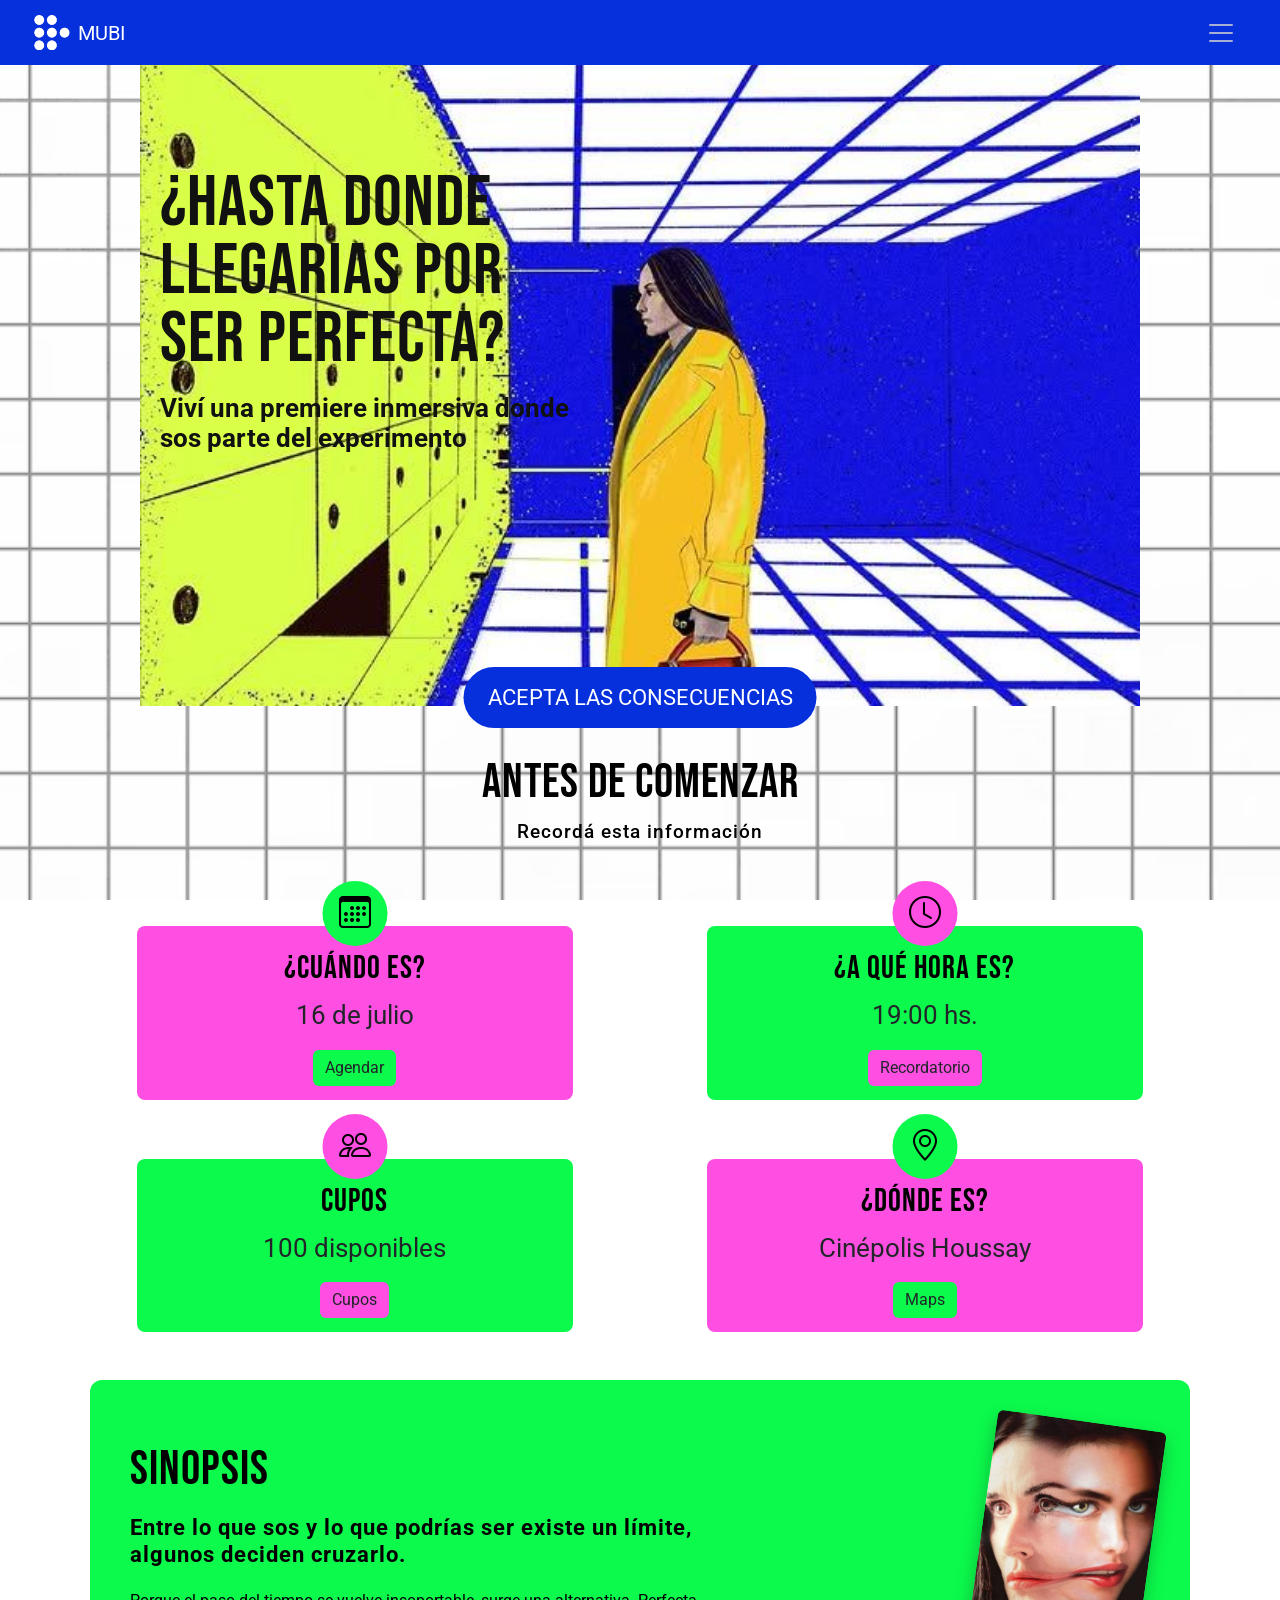
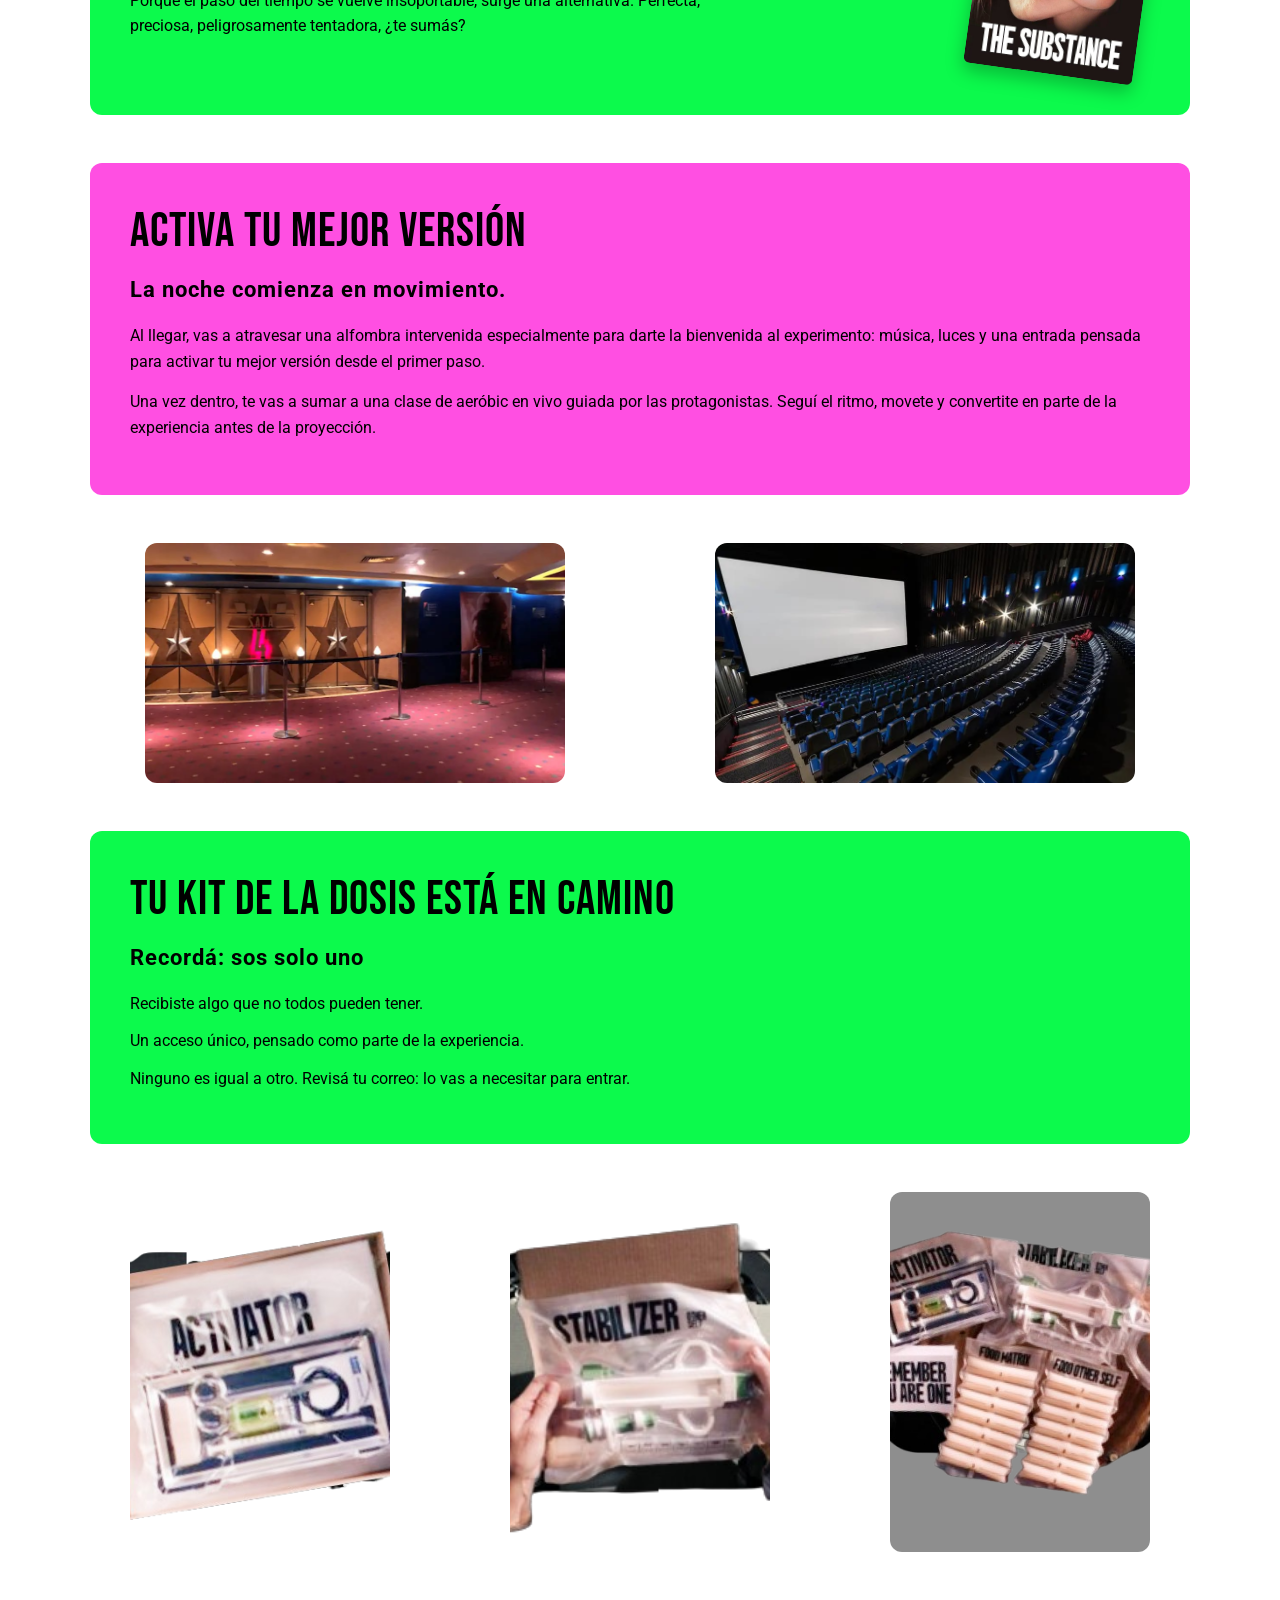
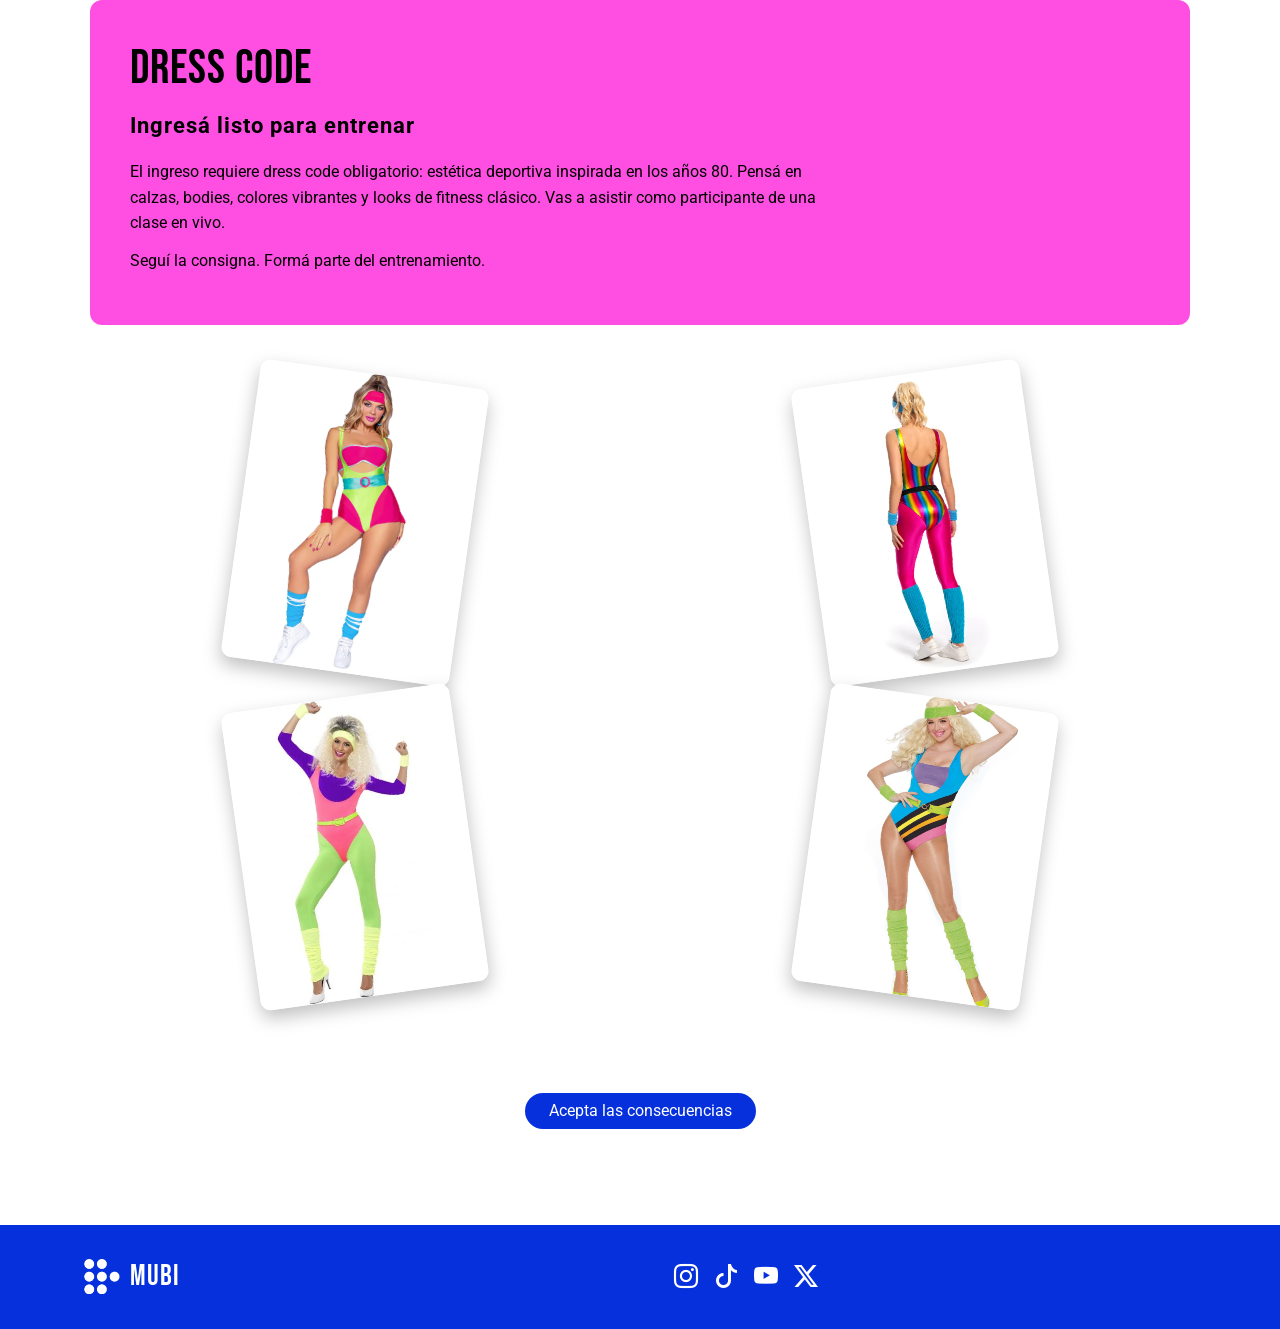
==== commit 101a7538: "Add files via upload" ====
--- a/landingpage/index.html
+++ b/landingpage/index.html
@@ -4,18 +4,13 @@
 <meta charset="UTF-8" />
 <meta http-equiv="X-UA-Compatible" content="IE=edge" />
 <meta name="viewport" content="width=device-width, initial-scale=1.0" />
-<title>Index</title>
-
-<!-- Bootstrap -->
+<title>Premiere</title>
 <link rel="stylesheet" href="https://cdn.jsdelivr.net/npm/bootstrap@5.2.2/dist/css/bootstrap.min.css"/>
 
-<!-- Animate.css -->
 <link rel="stylesheet" href="https://cdnjs.cloudflare.com/ajax/libs/animate.css/4.1.1/animate.min.css"/>
 
-<!-- Custom CSS -->
 <link rel="stylesheet" href="css/style.css">
 
-<!-- PEGAR EN EL HEAD (Bootstrap Icons) -->
 <link rel="stylesheet" href="https://cdn.jsdelivr.net/npm/bootstrap-icons@1.11.3/font/bootstrap-icons.min.css">
 
 <style>
@@ -88,81 +83,77 @@
 </nav>
 </section>
 
-<!-- PORTADA -->
 <div class="hero">
-  <img src="image/fotoportada.jpeg" class="img-fluid" alt="">
-
-  <div class="hero-text">
-    <h1>¿Hasta donde llegarias por ser perfecta?</h1>
-    <p>Viví una premiere inmersiva donde vas a formar parte del experimento.</p>
-  </div>
-</div>
-
-<!-- BOTON MODAL -->
-<div class="text-center py-5">
-<button class="btn btn-acento rounded-pill px-4"
-        data-bs-toggle="modal"
-        data-bs-target="#exampleModal">
-  Acepta las consecuencias
-</button>
-</div>
-
-<!-- MENSAJE -->
-<div id="mensajeExito" class="alert alert-success text-center d-none">
-🎉 ¡Quedaste seleccionado! Revisá tu mail para más información.
-</div>
-
-<!-- MODAL -->
-<div class="modal fade" id="exampleModal">
-<div class="modal-dialog modal-dialog-centered">
-<div class="modal-content">
-
-<div class="modal-header">
-<h5 class="modal-title">Completa tus datos</h5>
-<button class="btn-close" data-bs-dismiss="modal"></button>
-</div>
-
-<div class="modal-body">
-<form id="formRegistro">
-
-<div class="mb-3">
-<label>Nombre y Apellido</label>
-<input type="text" class="form-control">
-</div>
-
-<div class="mb-3">
-<label>Email</label>
-<input type="email" class="form-control">
-</div>
-
-<div class="form-check mb-3">
-<input class="form-check-input" type="checkbox">
-<label class="form-check-label">¿Vas a venir acompañado/a?</label>
-</div>
-
-<div class="modal-footer">
-<button class="btn btn-secondary" data-bs-dismiss="modal">Cerrar</button>
-<button type="submit" class="btn btn-acento">Enviar</button>
-</div>
-
-</form>
-</div>
-
-</div>
-</div>
-</div>
-
-<!-- ANTES DE COMENZAR -->
+
+  <img src="image/fotoportada.jpeg" alt="Portada MUBI">
+
+  <div class="hero-overlay">
+    <h1>
+      ¿HASTA DONDE LLEGARIAS POR SER PERFECTA?
+    </h1>
+
+    <p>
+      Viví una premiere inmersiva donde <br>
+      sos parte del experimento
+    </p>
+  </div>
+
+  <div class="hero-btn">
+    <button class="btn btn-acento rounded-pill px-4"
+            data-bs-toggle="modal"
+            data-bs-target="#exampleModal">
+      ACEPTA LAS CONSECUENCIAS
+    </button>
+  </div>
+
+</div>
+<div id="overlayPanel" class="overlay d-none">
+
+  <div class="panel">
+
+    <div id="panelForm">
+
+      <div class="panel-header">
+        <h5>Completa los siguientes datos</h5>
+        <button id="closePanel">✕</button>
+      </div>
+        <p>Estás a un paso de vivir La Sustancia en primera persona.</p>
+      <form id="formRegistro">
+
+        <label>Nombre y Apellido</label>
+        <input type="text" required>
+
+        <label>Email</label>
+        <input type="email" required>
+
+        <div class="check">
+          <input type="checkbox">
+          <span>¿Vas acompañado/a?</span>
+        </div>
+
+        <button type="submit" class="btn-panel">Enviar</button>
+
+      </form>
+
+    </div>
+
+    <div id="panelSuccess" class="d-none success">
+      <h2>¡GRACIAS!</h2>
+      <p>Tu acceso está en camino. Revisá tu mail.</p>
+    </div>
+
+  </div>
+
+</div>
+
 <div class="antes-de-comenzar text-center my-5">
     <h1>ANTES DE COMENZAR</h1>
     <h2>Recordá esta información</h2>
 </div>
 
-  <!-- CARDS CON ICONOS -->
 <div class="container my-5">
   <div class="row justify-content-center text-center g-4">
 
-    <!-- CUANDO -->
     <div class="col-sm-12 col-md-6 d-flex justify-content-center">
       <div class="card custom-card card-icon-top">
 
@@ -179,7 +170,6 @@
       </div>
     </div>
 
-    <!-- HORA -->
     <div class="col-sm-12 col-md-6 d-flex justify-content-center">
       <div class="card custom-card card-icon-top">
 
@@ -196,7 +186,6 @@
       </div>
     </div>
 
-    <!-- CUPOS -->
     <div class="col-sm-12 col-md-6 d-flex justify-content-center">
       <div class="card custom-card card-icon-top">
 
@@ -213,7 +202,6 @@
       </div>
     </div>
 
-    <!-- UBICACION -->
     <div class="col-sm-12 col-md-6 d-flex justify-content-center">
       <div class="card custom-card card-icon-top">
 
@@ -232,11 +220,9 @@
 
   </div>
 </div>
-  <!-- BLOQUE SINOPSIS -->
 <div class="sinopsis-box container my-5">
   <div class="row align-items-center">
 
-    <!-- TEXTO -->
     <div class="col-md-7 sinopsis-texto">
       <h1>Sinopsis</h1>
 
@@ -251,14 +237,13 @@
       </p>
     </div>
 
-    <!-- IMAGEN -->
     <div class="col-md-5 text-center">
       <img src="image/sinopsis.jpeg" alt="Cartelera" class="sinopsis-img">
     </div>
 
   </div>
 </div>
-<!-- BLOQUE EXPERIENCIA -->
+
 <div class="container my-5">
   <div class="experiencia-box">
 
@@ -278,7 +263,7 @@
 
   </div>
 </div>
-<!-- GALERÍA DOS IMÁGENES -->
+
 <div class="container my-5">
   <div class="row g-4">
 
@@ -292,7 +277,7 @@
 
   </div>
 </div>
-<!-- BLOQUE KIT -->
+
 <div class="container my-5">
   <div class="kit-box">
     <div class="kit-contenido">
@@ -318,17 +303,16 @@
     </div>
   </div>
 </div>
-<!-- CARDS FLIP -->
+
 <div class="container my-5">
   <div class="row g-4 justify-content-center">
 
-    <!-- CARD 1 -->
     <div class="col-md-4 d-flex justify-content-center">
       <div class="flip-card">
         <div class="flip-card-inner">
 
           <div class="flip-card-front">
-            <img src="image/card1.jpg" alt="Card 1">
+            <img src="image/dosis1sinfondo.png" alt="Card 1">
           </div>
 
           <div class="flip-card-back">
@@ -339,13 +323,12 @@
       </div>
     </div>
 
-    <!-- CARD 2 -->
     <div class="col-md-4 d-flex justify-content-center">
       <div class="flip-card">
         <div class="flip-card-inner">
 
           <div class="flip-card-front">
-            <img src="image/card2.jpg" alt="Card 2">
+            <img src="image/dosis2sinfondo.png" alt="Card 2">
           </div>
 
           <div class="flip-card-back">
@@ -356,13 +339,12 @@
       </div>
     </div>
 
-    <!-- CARD 3 -->
     <div class="col-md-4 d-flex justify-content-center">
       <div class="flip-card">
         <div class="flip-card-inner">
 
           <div class="flip-card-front">
-            <img src="image/card3.jpg" alt="Card 3">
+            <img src="image/dosis3sinfondo.png" alt="Card 3">
           </div>
 
           <div class="flip-card-back">
@@ -375,7 +357,7 @@
 
   </div>
 </div>
-<!-- BLOQUE DRESS CODE -->
+
 <div class="container my-5">
   <div class="dress-box">
     <div class="dress-contenido">
@@ -400,7 +382,6 @@
   </div>
 </div>
 
-<!-- GALERÍA DRESS CODE -->
 <div class="container mb-5">
   <div class="row g-4 justify-content-center">
 
@@ -429,12 +410,11 @@
     Acepta las consecuencias
   </button>
 </div>
-<!-- FOOTER -->
+
 <footer class="footer-mubi mt-5">
   <div class="container">
     <div class="row align-items-center text-center text-md-start">
 
-      <!-- LOGO + NOMBRE -->
       <div class="col-md-4 mb-3 mb-md-0">
         <div class="footer-brand d-flex justify-content-center justify-content-md-start align-items-center">
           <img src="image/mubi.png" alt="MUBI logo">
@@ -442,7 +422,6 @@
         </div>
       </div>
 
-      <!-- REDES -->
       <div class="col-md-4 text-center text-md-end">
         <a href="https://www.instagram.com/mubiargentina?utm_source=ig_web_button_share_sheet&igsh=ZDNlZDc0MzIxNw==" class="social-icon"><i class="bi bi-instagram"></i></a>
         <a href="https://www.tiktok.com/@mubi" class="social-icon"><i class="bi bi-tiktok"></i></a>
@@ -454,10 +433,8 @@
   </div>
 </footer>
 
-<!-- Bootstrap -->
 <script src="https://cdn.jsdelivr.net/npm/bootstrap@5.2.2/dist/js/bootstrap.bundle.min.js"></script>
 
-<!-- Custom JS -->
 <script src="js/main.js"></script>
 
 </body>
--- a/landingpage/css/style.css
+++ b/landingpage/css/style.css
@@ -1,15 +1,10 @@
-/* -------------------- */
-/* VARIABLES (PALETA) */
-/* -------------------- */
 :root {
   --color-acento: #0530DB;
   --color-pink: #FF4FE2;
   --color-green: #0CFA4C;
 }
 
-/* -------------------- */
-/* BODY */
-/* -------------------- */
+
 body {
   font-family: 'Roboto', sans-serif;
   background-image: url('../image/cuadricula.jpg');
@@ -27,18 +22,14 @@
   z-index: -1;
 }
 
-/* -------------------- */
-/* TIPOGRAFÍA */
-/* -------------------- */
+
 h1, h2, h3, h4, h5 {
   font-family: 'Bebas Neue', sans-serif;
   letter-spacing: 1px;
   color: black;
 }
 
-/* -------------------- */
-/* NAVBAR */
-/* -------------------- */
+
 .navbar {
   background-color: var(--color-acento) !important;
   padding: 10px 20px;
@@ -52,9 +43,7 @@
 .navbar-brand img {
   height: 35px;
 }
-/* -------------------- */
-/* MENU OFFCANVAS */
-/* -------------------- */
+
 .offcanvas {
   background-color: #0530DB;
 }
@@ -82,54 +71,86 @@
 .navbar-toggler-icon {
   filter: invert(1);
 }
-/* SACAR BORDE NEGRO / FOCUS DEL BOTÓN MENU */
+
 .navbar-toggler,
 .navbar-toggler:focus,
 .navbar-toggler:active {
-  border: none !important;
-  box-shadow: none !important;
-  outline: none !important;
-}
-/* -------------------- */
-/* HERO */
-/* -------------------- */
+  border: none ;
+  box-shadow: none ;
+  outline: none ;
+}
+
 .hero {
   position: relative;
+  max-width: 1000px;
+  margin: 0 auto;
 }
 
 .hero img {
-  max-width: 1000px;
   width: 100%;
   display: block;
-  margin: 0 auto;
-}
-
-.hero-text {
+}
+
+.hero-overlay {
   position: absolute;
-  top: 50%;
+  top: 24%;
+  left: 20px;
+  max-width: 420px;
+}
+
+.hero-overlay h1 {
+  font-family: 'Bebas Neue', sans-serif;
+  font-size: 4.5rem;
+  line-height: 0.95;
+  color: #111;
+  margin-bottom: 18px;
+}
+
+.hero-overlay p {
+  font-family: 'Roboto', sans-serif;
+  font-size: 1.6rem;
+  font-weight: 700;
+  color: #111;
+  line-height: 1.2;
+}
+
+.hero-btn {
+  position: absolute;
+  bottom: -22px;
   left: 50%;
-  transform: translate(-50%, -50%);
-  text-align: center;
-  max-width: 600px;
-  width: 90%;
-}
-
-/* Título blanco */
-.hero-text h1 {
-  color: white;
-  text-shadow: 0px 2px 10px rgba(0,0,0,0.7);
-  text-transform: uppercase;
-}
-
-/* Párrafo negro */
-.hero-text p {
-  color: black;
-  text-shadow: 0px 2px 6px rgba(255,255,255,0.5);
-}
-
-/* -------------------- */
-/* BOTÓN PRINCIPAL */
-/* -------------------- */
+  transform: translateX(-50%);
+}
+
+.hero-btn .btn-acento {
+  font-size: 1.4rem;
+  padding: 14px 34px;
+  border-radius: 14px;
+}
+
+@media (max-width: 768px) {
+
+  .hero-overlay {
+    top: 18%;
+    left: 15px;
+    max-width: 300px;
+  }
+
+  .hero-overlay h1 {
+    font-size: 2.9rem;
+  }
+
+  .hero-overlay p {
+    font-size: 1.2rem;
+  }
+
+  .hero-btn .btn-acento {
+    font-size: 1rem;
+    padding: 12px 24px;
+  }
+
+}
+
+
 .btn-acento {
   background-color: var(--color-acento);
   border: none;
@@ -140,9 +161,7 @@
   opacity: 0.85;
 }
 
-/* -------------------- */
-/* SECCIÓN TITULO */
-/* -------------------- */
+
 .antes-de-comenzar h1 {
   font-size: 3rem;
 }
@@ -152,9 +171,7 @@
   font-size: 1.2rem;
 }
 
-/* -------------------- */
-/* CARDS */
-/* -------------------- */
+
 .custom-card {
   width: 80%;
   border-radius: 15px;
@@ -172,9 +189,7 @@
   border-radius: 8px;
 }
 
-/* -------------------- */
-/* BOTONES SECUNDARIOS */
-/* -------------------- */
+
 .btn-green {
   background-color: var(--color-green);
   border: none;
@@ -185,16 +200,12 @@
   border: none;
 }
 
-/* -------------------- */
-/* HOVER */
-/* -------------------- */
+
 .card:hover {
   opacity: 0.8;
   transition: 0.3s;
 }
-/* -------------------- */
-/* BLOQUE SINOPSIS */
-/* -------------------- */
+
 .sinopsis-box {
   background-color: #0CFA4C;
   border-radius: 12px;
@@ -223,19 +234,16 @@
   line-height: 1.6;
 }
 
-/* IMAGEN SINOPSIS */
 .sinopsis-img {
   width: 100%;
-  max-width: 170px;      /* más chica */
+  max-width: 170px;      
   border-radius: 6px;
   display: block;
-  margin-left: auto;     /* la manda a la derecha */
-  transform: rotate(8deg); /* inclinada hacia la derecha */
+  margin-left: auto;    
+  transform: rotate(8deg); 
   box-shadow: 0 8px 18px rgba(0,0,0,0.25);
 }
-/* -------------------- */
-/* BLOQUE EXPERIENCIA */
-/* -------------------- */
+
 .experiencia-box {
   background-color: #FF4FE2;
   border-radius: 12px;
@@ -266,9 +274,7 @@
   line-height: 1.6;
   margin-bottom: 15px;
 }
-/* -------------------- */
-/* GALERÍA */
-/* -------------------- */
+
 .galeria-img {
   width: 100%;
   max-width: 420px;
@@ -283,9 +289,7 @@
   transform: scale(1.02);
   transition: 0.3s ease;
 }
-/* -------------------- */
-/* BLOQUE KIT */
-/* -------------------- */
+
 .kit-box {
   background-color: #0CFA4C;
   border-radius: 12px;
@@ -320,9 +324,7 @@
   line-height: 1.6;
   margin-bottom: 12px;
 }
-/* -------------------- */
-/* FLIP CARDS */
-/* -------------------- */
+
 .flip-card {
   background: transparent;
   width: 260px;
@@ -374,9 +376,7 @@
   font-family: 'Roboto', sans-serif;
   margin: 0;
 }
-/* -------------------- */
-/* BLOQUE DRESS CODE */
-/* -------------------- */
+
 .dress-box {
   background-color: #FF4FE2;
   border-radius: 12px;
@@ -411,14 +411,12 @@
   line-height: 1.6;
   margin-bottom: 12px;
 }
-/* -------------------- */
-/* FOTOS DRESS CODE */
-/* -------------------- */
+
 .dress-img {
   width: 100%;
-  max-width: 230px;   /* mismo ancho para todas */
-  height: 300px;      /* misma altura para todas */
-  object-fit: cover;  /* recorta sin deformar */
+  max-width: 230px;   
+  height: 300px;      
+  object-fit: cover;  
   border-radius: 10px;
   box-shadow: 0 8px 18px rgba(0,0,0,0.25);
   display: block;
@@ -432,15 +430,13 @@
 .izquierda {
   transform: rotate(-8deg);
 }
-/* -------------------- */
-/* FOOTER */
-/* -------------------- */
+
 .footer-mubi {
   background-color: #0530DB;
   padding: 30px 0;
   margin-top: 60px;
 
-  width: 100vw;                 /* ancho total pantalla */
+  width: 100vw;                
   margin-left: calc(50% - 50vw);
   margin-right: calc(50% - 50vw);
 }
@@ -474,9 +470,7 @@
 .social-icon:hover {
   opacity: 0.7;
 }
-/* -------------------- */
-/* CARDS CON ICONOS */
-/* -------------------- */
+
 .card-icon-top {
   position: relative;
   margin-top: 35px;
@@ -519,3 +513,86 @@
   font-size: 1.6rem;
   margin-bottom: 15px;
 }
+
+.overlay{
+  position: fixed;
+  top: 0;
+  left: 0;
+  width: 100%;
+  height: 100%;
+  background: rgba(0,0,0,0.4);
+  display: flex;
+  justify-content: flex-end;
+  z-index: 9999;
+}
+
+.panel{
+  width: 360px;
+  height: 100%;
+  background: var(--color-pink);
+  padding: 20px;
+  display: flex;
+  flex-direction: column;
+  justify-content: center;
+}
+
+
+.panel-header{
+  display: flex;
+  justify-content: space-between;
+  align-items: center;
+  margin-bottom: 20px;
+}
+
+.panel-header h5{
+  font-family: 'Bebas Neue';
+  font-size: 1.5rem;
+}
+
+.panel-header button{
+  border: none;
+  background: transparent;
+  font-size: 1.5rem;
+  cursor: pointer;
+}
+
+.panel input{
+  width: 100%;
+  margin-bottom: 15px;
+  padding: 10px;
+  border: 1px solid #ccc;
+}
+
+.check{
+  display: flex;
+  align-items: center;
+  gap: 10px;
+  margin-bottom: 20px;
+}
+
+.btn-panel{
+  width: 100%;
+  padding: 10px;
+  background: #0530DB;
+  color: white;
+  border: none;
+}
+
+.success{
+  text-align: center;
+}
+
+.success h2{
+  font-family: 'Bebas Neue';
+  font-size: 2rem;
+}
+
+
+.overlay{
+  animation: fade 0.3s ease;
+}
+
+@keyframes fade{
+  from{opacity: 0;}
+  to{opacity: 1;}
+}
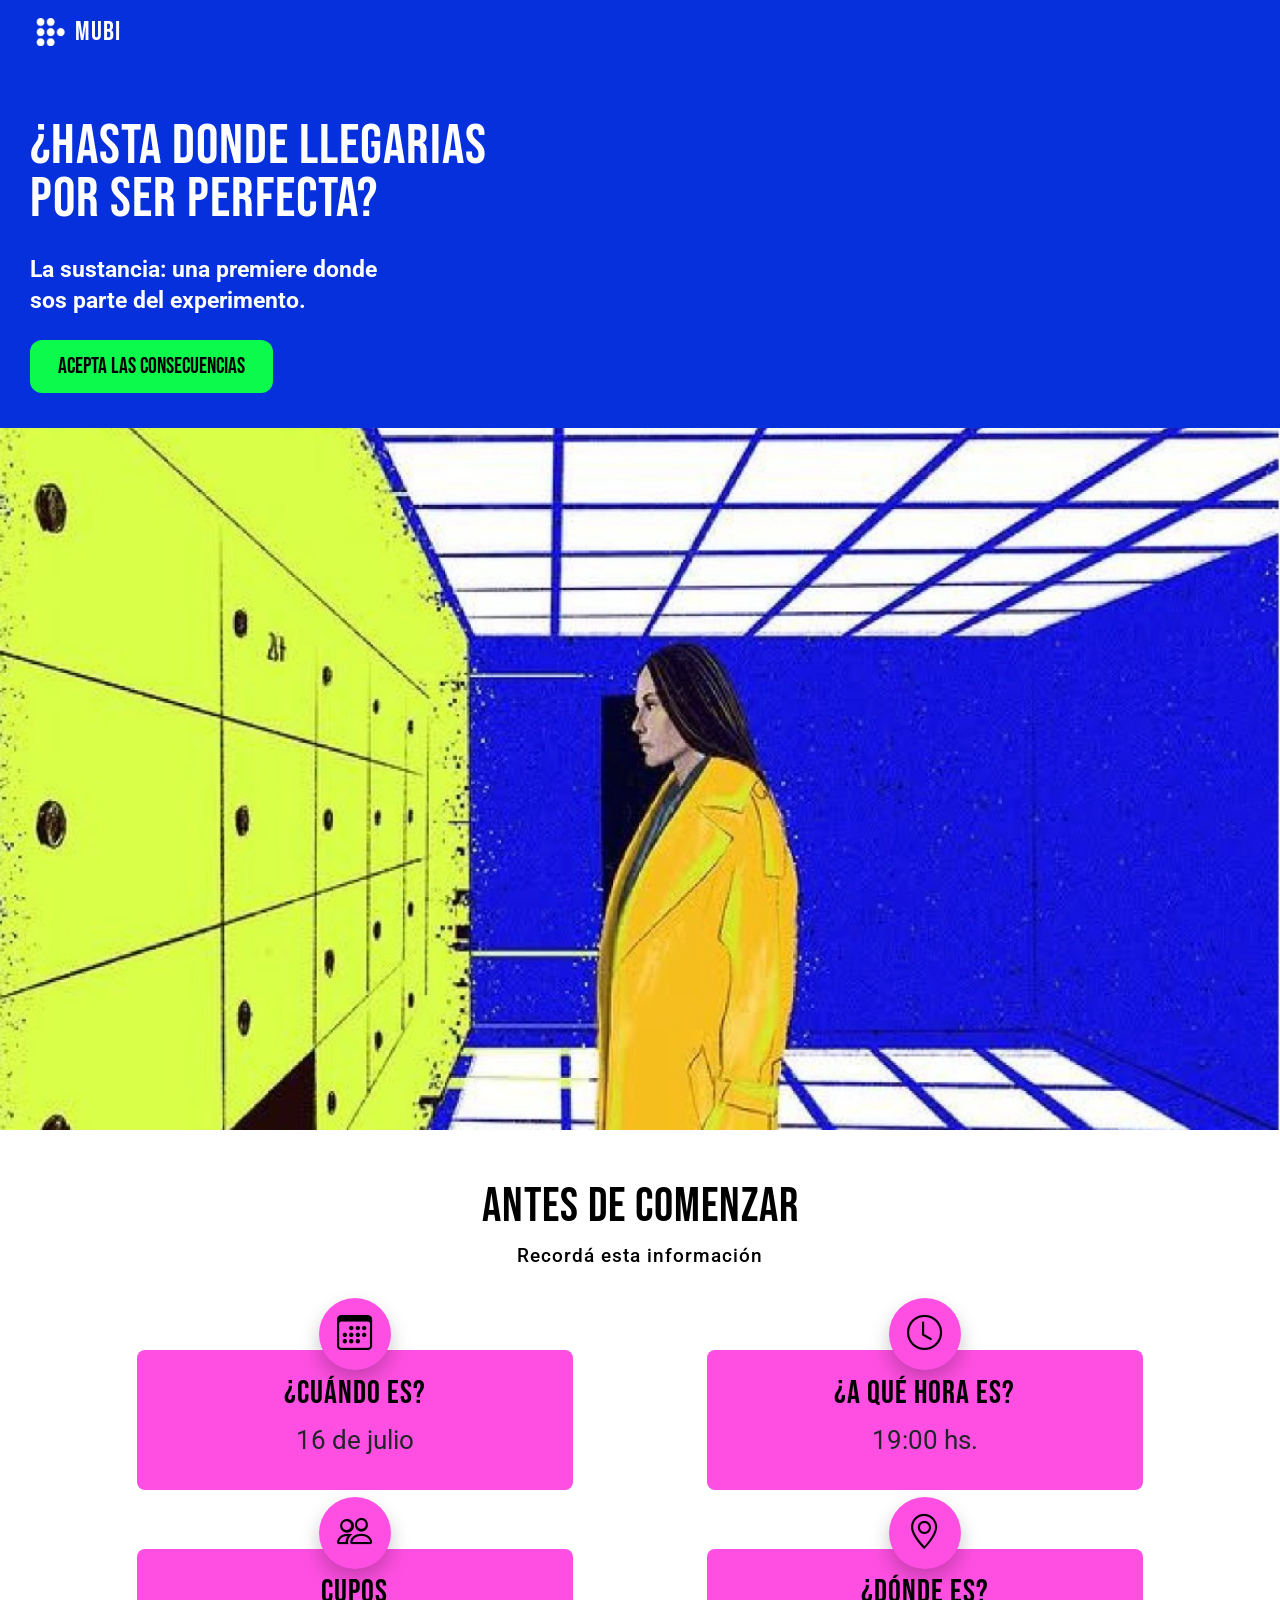
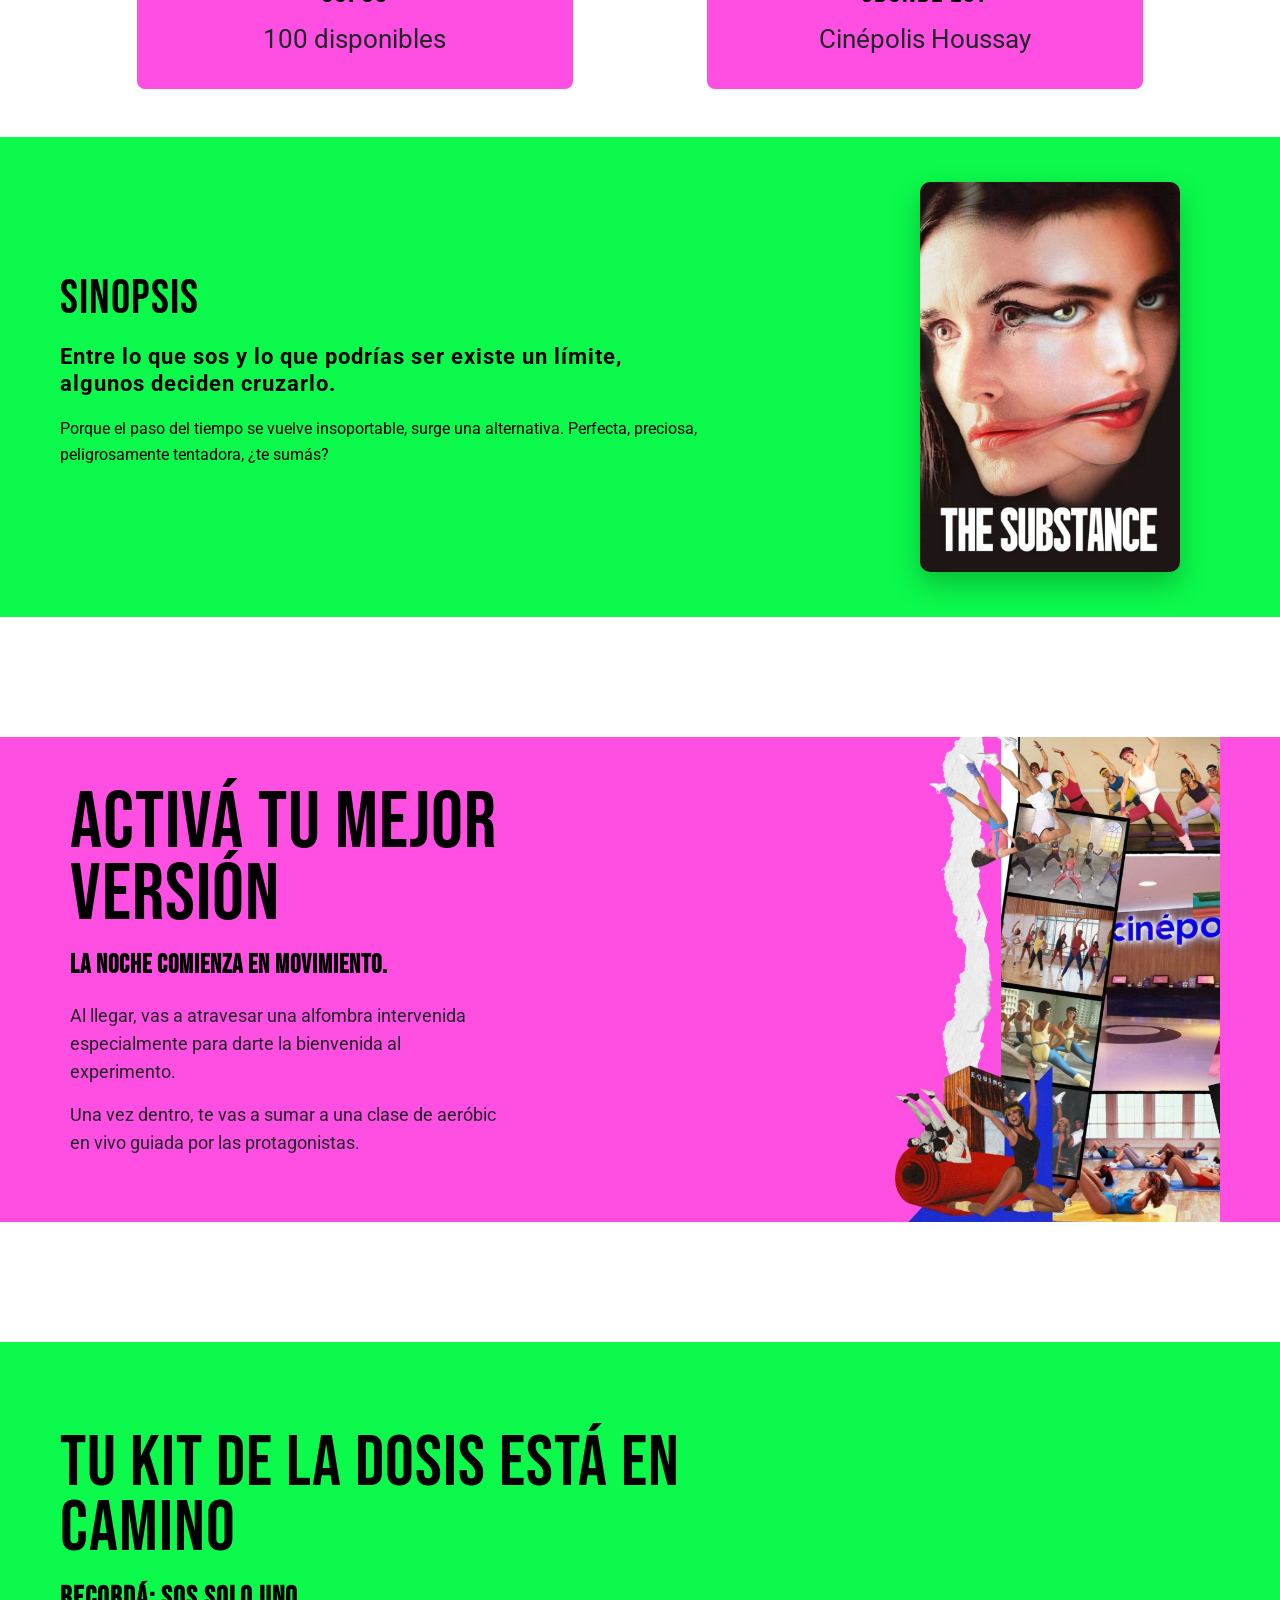
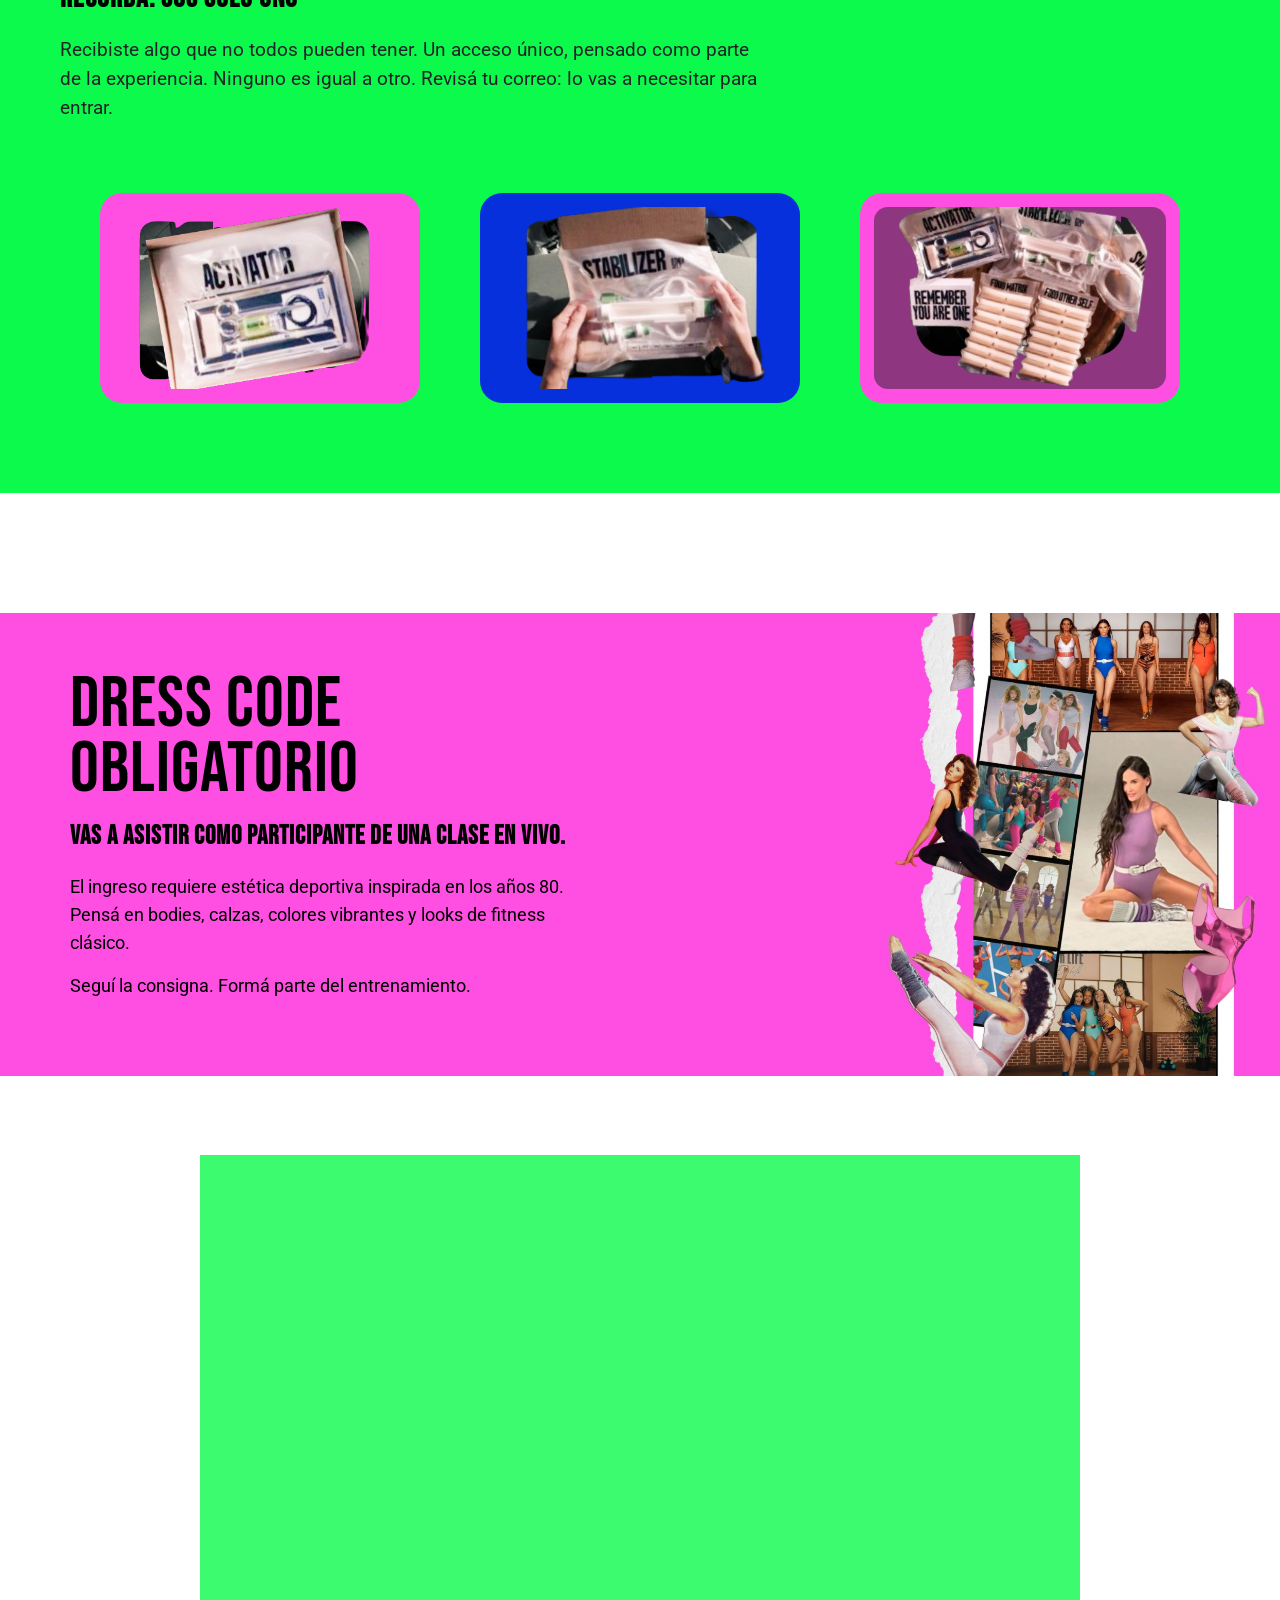
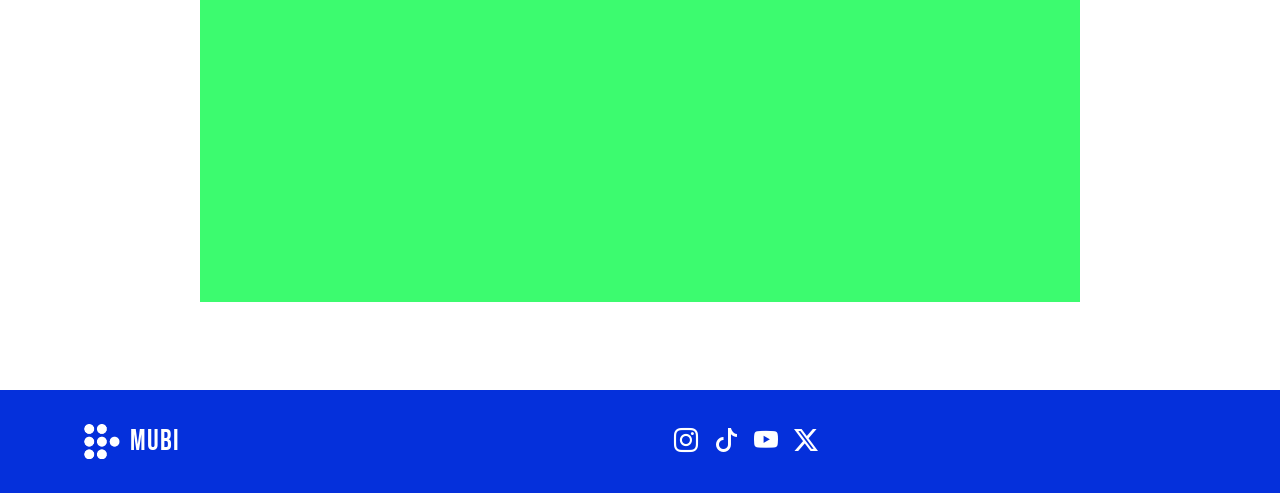
==== commit b4eb357d: "Add files via upload" ====
--- a/landingpage/index.html
+++ b/landingpage/index.html
@@ -20,131 +20,45 @@
 
 <body>
 
-<section>
-<nav class="navbar fixed-top">
-<div class="container-fluid">
-<a class="navbar-brand d-flex align-items-center" href="#">
-  <img src="image/mubi.png" alt="MUBI logo" class="me-2">
-  MUBI
+<!-- BARRA SUPERIOR -->
+<div class="top-bar">
+
+  <div class="top-logo">
+    <img src="image/mubi.png" alt="MUBI">
+    <span>MUBI</span>
+  </div>
+
+</div>
+<section class="hero-section">
+
+  <div class="hero-top">
+
+    <div class="hero-content">
+
+      <h1>
+        ¿HASTA DONDE LLEGARIAS <br>
+        POR SER PERFECTA?
+      </h1>
+
+      <p>
+        La sustancia: una premiere donde <br>
+        sos parte del experimento.
+      </p>
+
+      <a href="#registro" class="btn-hero">
+  ACEPTA LAS CONSECUENCIAS
 </a>
 
-<button class="navbar-toggler" type="button" data-bs-toggle="offcanvas" data-bs-target="#offcanvasNavbar">
-<span class="navbar-toggler-icon"></span>
-</button>
-
-<div class="offcanvas offcanvas-end" tabindex="-1" id="offcanvasNavbar">
-  
-  <div class="offcanvas-header">
-    <h5 class="offcanvas-title">Menú</h5>
-    <button type="button" class="btn-close btn-close-white" data-bs-dismiss="offcanvas"></button>
-  </div>
-
-  <div class="offcanvas-body">
-    <ul class="navbar-nav">
-
-      <li class="nav-item">
-        <a class="nav-link" href="https://mubi.com/es/films?all_films=true&sort=popularity_quality_score" target="_blank">Explorar</a>
-      </li>
-
-      <li class="nav-item">
-        <a class="nav-link" href="https://mubi.com/es/ar/showing" target="_blank">En cartelera</a>
-      </li>
-
-      <li class="nav-item">
-        <a class="nav-link" href="https://mubi.com/es/gifts " target="_blank">Regalá MUBI</a>
-      </li>
-
-      <li class="nav-item">
-        <a class="nav-link" href="https://mubi.com/es/ar/about" target="_blank">Acerca de MUBI</a>
-      </li>
-
-      <li class="nav-item">
-        <a class="nav-link" href="https://mubi.com/es/notebook" target="_blank">Notebook</a>
-      </li>
-
-      <li class="nav-item">
-        <a class="nav-link" href="https://mubi.com/es/notebook/magazine" target="_blank">Notebook Magazine</a>
-      </li>
-
-      <li class="nav-item">
-        <a class="nav-link" href="https://mubi.com/es/devices" target="_blank">Formas de ver</a>
-      </li>
-
-      <li class="nav-item">
-        <a class="nav-link" href="https://mubi.com/es/terms_of_service" target="_blank">Términos y privacidad</a>
-      </li>
-
-    </ul>
-  </div>
-
-</div>
-
-</div>
-</nav>
+    </div>
+
+  </div>
+
+  <!-- IMAGEN -->
+  <div class="hero-image">
+    <img src="image/portada2.jpeg" alt="Portada MUBI">
+  </div>
+
 </section>
-
-<div class="hero">
-
-  <img src="image/fotoportada.jpeg" alt="Portada MUBI">
-
-  <div class="hero-overlay">
-    <h1>
-      ¿HASTA DONDE LLEGARIAS POR SER PERFECTA?
-    </h1>
-
-    <p>
-      Viví una premiere inmersiva donde <br>
-      sos parte del experimento
-    </p>
-  </div>
-
-  <div class="hero-btn">
-    <button class="btn btn-acento rounded-pill px-4"
-            data-bs-toggle="modal"
-            data-bs-target="#exampleModal">
-      ACEPTA LAS CONSECUENCIAS
-    </button>
-  </div>
-
-</div>
-<div id="overlayPanel" class="overlay d-none">
-
-  <div class="panel">
-
-    <div id="panelForm">
-
-      <div class="panel-header">
-        <h5>Completa los siguientes datos</h5>
-        <button id="closePanel">✕</button>
-      </div>
-        <p>Estás a un paso de vivir La Sustancia en primera persona.</p>
-      <form id="formRegistro">
-
-        <label>Nombre y Apellido</label>
-        <input type="text" required>
-
-        <label>Email</label>
-        <input type="email" required>
-
-        <div class="check">
-          <input type="checkbox">
-          <span>¿Vas acompañado/a?</span>
-        </div>
-
-        <button type="submit" class="btn-panel">Enviar</button>
-
-      </form>
-
-    </div>
-
-    <div id="panelSuccess" class="d-none success">
-      <h2>¡GRACIAS!</h2>
-      <p>Tu acceso está en camino. Revisá tu mail.</p>
-    </div>
-
-  </div>
-
-</div>
 
 <div class="antes-de-comenzar text-center my-5">
     <h1>ANTES DE COMENZAR</h1>
@@ -164,7 +78,6 @@
         <div class="card-body card-pink">
           <h5>¿CUÁNDO ES?</h5>
           <p>16 de julio</p>
-          <a href="https://calendar.google.com/calendar/u/0/r/eventedit?text=Premiere+MUBI&dates=20260716T190000/20260716T210000&details=Viv%C3%AD+una+premiere+inmersiva&location=Cin%C3%A9polis+Houssay" class="btn btn-green">Agendar</a>
         </div>
 
       </div>
@@ -180,7 +93,6 @@
         <div class="card-body card-green">
           <h5>¿A QUÉ HORA ES?</h5>
           <p>19:00 hs.</p>
-          <a href="https://calendar.google.com/calendar/u/0/r/eventedit?text=Premiere+MUBI&dates=20260716T190000/20260716T210000&details=Viv%C3%AD+una+premiere+inmersiva&location=Cin%C3%A9polis+Houssay" class="btn btn-pink">Recordatorio</a>
         </div>
 
       </div>
@@ -196,7 +108,6 @@
         <div class="card-body card-green">
           <h5>CUPOS</h5>
           <p>100 disponibles</p>
-          <a href="cupos.html" class="btn btn-pink">Cupos</a>
         </div>
 
       </div>
@@ -212,16 +123,16 @@
         <div class="card-body card-pink">
           <h5>¿DÓNDE ES?</h5>
           <p>Cinépolis Houssay</p>
-          <a href="https://www.google.com/maps/place/Cinepolis+Plaza+Houssay/@-34.5994625,-58.4007792,17z/data=!3m1!4b1!4m6!3m5!1s0x95bccbdbdd5c8e33:0xf56780539b3c41e8!8m2!3d-34.5994669!4d-58.3982043!16s%2Fg%2F11fmq0ytdx?entry=ttu&g_ep=EgoyMDI2MDQyMi4wIKXMDSoASAFQAw%3D%3D" class="btn btn-green">Maps</a>
-        </div>
-
-      </div>
-    </div>
-
-  </div>
-</div>
-<div class="sinopsis-box container my-5">
-  <div class="row align-items-center">
+        </div>
+
+      </div>
+    </div>
+
+  </div>
+</div>
+<section class="sinopsis-box">
+    <div class="sinopsis-inner">
+<div class="row align-items-center">
 
     <div class="col-md-7 sinopsis-texto">
       <h1>Sinopsis</h1>
@@ -243,174 +154,338 @@
 
   </div>
 </div>
-
-<div class="container my-5">
-  <div class="experiencia-box">
-
-      <h1>Activa tu mejor versión</h1>
-
-      <h2>
-        La noche comienza en movimiento.
-      </h2>
+</div>
+</section>
+
+<div class="separador-seccion"></div>
+
+<section class="experiencia-section">
+
+  <div class="experiencia-texto">
+
+    <h1>ACTIVÁ TU MEJOR VERSIÓN</h1>
+
+    <h2>
+      La noche comienza en movimiento.
+    </h2>
+
+    <p>
+      Al llegar, vas a atravesar una alfombra intervenida especialmente
+      para darte la bienvenida al experimento.
+    </p>
+
+    <p>
+      Una vez dentro, te vas a sumar a una clase de aeróbic en vivo guiada
+      por las protagonistas.
+    </p>
+
+  </div>
+
+  <div class="experiencia-collage">
+
+    <img src="image/collage.jpg" alt="Collage experiencia">
+
+  </div>
+
+</section>
+
+<section class="kit-section">
+
+  <div class="kit-texto">
+
+    <h1>TU KIT DE LA DOSIS ESTÁ EN CAMINO</h1>
+
+    <h2>Recordá: sos solo uno</h2>
+
+    <p>
+      Recibiste algo que no todos pueden tener.
+      Un acceso único, pensado como parte de la experiencia.
+      
+      Ninguno es igual a otro. Revisá tu correo: lo vas a necesitar para entrar.
+    </p>
+
+  </div>
+
+ <!-- MOBILE CAROUSEL -->
+
+<div id="kitCarousel" class="carousel slide d-md-none">
+
+  <div class="carousel-inner">
+
+    <!-- CARD 1 -->
+
+    <div class="carousel-item active">
+
+      <div class="kit-cards justify-content-center">
+
+        <div class="flip-card">
+
+          <div class="flip-card-inner">
+
+            <div class="flip-card-front">
+              <img src="image/dosis1sinfondo.png" alt="">
+            </div>
+
+            <div class="flip-card-back">
+              <p>ACTIVADOR</p>
+            </div>
+
+          </div>
+
+        </div>
+
+      </div>
+
+    </div>
+
+    <!-- CARD 2 -->
+
+    <div class="carousel-item">
+
+      <div class="kit-cards justify-content-center">
+
+        <div class="flip-card middle-card">
+
+          <div class="flip-card-inner">
+
+            <div class="flip-card-front">
+              <img src="image/dosis2sinfondo.png" alt="">
+            </div>
+
+            <div class="flip-card-back">
+  <p>ESTABILIZADOR</p>
+</div>
+          </div>
+
+        </div>
+
+      </div>
+
+    </div>
+
+    <!-- CARD 3 -->
+
+    <div class="carousel-item">
+
+      <div class="kit-cards justify-content-center">
+
+        <div class="flip-card">
+
+          <div class="flip-card-inner">
+
+            <div class="flip-card-front">
+              <img src="image/dosis3sinfondo.png" alt="">
+            </div>
+
+            <div class="flip-card-back">
+              <p>TU ENTRADA</p>
+            </div>
+
+          </div>
+
+        </div>
+
+      </div>
+
+    </div>
+
+  </div>
+
+  <!-- FLECHAS -->
+
+  <button class="carousel-control-prev" type="button" data-bs-target="#kitCarousel" data-bs-slide="prev">
+
+    <span class="carousel-control-prev-icon"></span>
+
+  </button>
+
+  <button class="carousel-control-next" type="button" data-bs-target="#kitCarousel" data-bs-slide="next">
+
+    <span class="carousel-control-next-icon"></span>
+
+  </button>
+
+</div>
+
+
+  <!-- DESKTOP -->
+
+  <div class="kit-cards d-none d-md-flex">
+
+    <!-- CARD 1 -->
+
+    <div class="flip-card">
+
+      <div class="flip-card-inner">
+
+        <div class="flip-card-front">
+          <img src="image/dosis1sinfondo.png" alt="">
+        </div>
+
+        <div class="flip-card-back">
+          <p>ACTIVADOR</p>
+        </div>
+
+      </div>
+
+    </div>
+
+    <!-- CARD 2 -->
+
+    <div class="flip-card middle-card">
+
+      <div class="flip-card-inner">
+
+        <div class="flip-card-front">
+          <img src="image/dosis2sinfondo.png" alt="">
+        </div>
+
+        <div class="flip-card-back">
+          <p>ESTABILIZADOR</p>
+        </div>
+
+      </div>
+
+    </div>
+
+    <!-- CARD 3 -->
+
+    <div class="flip-card">
+
+      <div class="flip-card-inner">
+
+        <div class="flip-card-front">
+          <img src="image/dosis3sinfondo.png" alt="">
+        </div>
+
+        <div class="flip-card-back">
+          <p>TU ENTRADA</p>
+        </div>
+
+      </div>
+
+    </div>
+
+  </div>
+
+</section>
+
+<section class="dress-section">
+
+  <div class="dress-texto">
+
+    <h1>DRESS CODE OBLIGATORIO</h1>
+
+    <h2>
+      Vas a asistir como participante de una clase en vivo.
+    </h2>
+
+    <p>
+      El ingreso requiere estética deportiva inspirada en los años 80.
+      Pensá en bodies, calzas, colores vibrantes y looks de fitness clásico.
+    </p>
+
+    <p>
+      Seguí la consigna. Formá parte del entrenamiento.
+    </p>
+
+  </div>
+
+  <div class="dress-collage">
+    <img src="image/dress.jpg" alt="">
+  </div>
+
+</section>
+<section id="registro" class="final-section">
+
+  <div class="final-box">
+
+    <div id="formulario-box">
+
+      <h1>Completa los siguientes datos</h1>
 
       <p>
-        Al llegar, vas a atravesar una alfombra intervenida especialmente para darte la bienvenida al experimento: música, luces y una entrada pensada para activar tu mejor versión desde el primer paso.
+        Estás a un paso de vivir La Sustancia en primera persona.
       </p>
 
-      <p>
-        Una vez dentro, te vas a sumar a una clase de aeróbic en vivo guiada por las protagonistas. Seguí el ritmo, movete y convertite en parte de la experiencia antes de la proyección.
-      </p>
-
-  </div>
-</div>
-
-<div class="container my-5">
-  <div class="row g-4">
-
-    <div class="col-md-6">
-      <img src="image/cinepolis.jpeg" alt="Imagen 1" class="galeria-img">
-    </div>
-
-    <div class="col-md-6">
-      <img src="image/sala.jpeg" alt="Imagen 2" class="galeria-img">
-    </div>
-
-  </div>
-</div>
-
-<div class="container my-5">
-  <div class="kit-box">
-    <div class="kit-contenido">
-
-      <h1>Tu kit de la dosis está en camino</h1>
-
-      <h2>
-        Recordá: sos solo uno
-      </h2>
-
-      <p>
-        Recibiste algo que no todos pueden tener.
-      </p>
-
-      <p>
-        Un acceso único, pensado como parte de la experiencia.
-      </p>
-
-      <p>
-        Ninguno es igual a otro. Revisá tu correo: lo vas a necesitar para entrar.
-      </p>
-
-    </div>
-  </div>
-</div>
-
-<div class="container my-5">
-  <div class="row g-4 justify-content-center">
-
-    <div class="col-md-4 d-flex justify-content-center">
-      <div class="flip-card">
-        <div class="flip-card-inner">
-
-          <div class="flip-card-front">
-            <img src="image/dosis1sinfondo.png" alt="Card 1">
+      <form id="finalForm" class="final-form">
+
+        <!-- NOMBRE -->
+
+        <div class="input-group-custom">
+
+          <label>
+            Ingresá tu nombre
+          </label>
+
+          <div class="input-icon">
+
+            <i class="bi bi-person-fill"></i>
+
+            <input 
+              type="text" 
+              id="nombre"
+              placeholder="Nombre completo"
+              required
+            >
+
           </div>
 
-          <div class="flip-card-back">
-            <p>Activador</p>
+        </div>
+
+        <!-- MAIL -->
+
+        <div class="input-group-custom">
+
+          <label>
+            Ingresá tu correo
+          </label>
+
+          <div class="input-icon">
+
+            <i class="bi bi-envelope-fill"></i>
+
+            <input 
+              type="email"
+              id="mail"
+              placeholder="correo@ejemplo.com"
+              required
+            >
+
           </div>
 
         </div>
-      </div>
-    </div>
-
-    <div class="col-md-4 d-flex justify-content-center">
-      <div class="flip-card">
-        <div class="flip-card-inner">
-
-          <div class="flip-card-front">
-            <img src="image/dosis2sinfondo.png" alt="Card 2">
-          </div>
-
-          <div class="flip-card-back">
-            <p>Estabilizador</p>
-          </div>
-
-        </div>
-      </div>
-    </div>
-
-    <div class="col-md-4 d-flex justify-content-center">
-      <div class="flip-card">
-        <div class="flip-card-inner">
-
-          <div class="flip-card-front">
-            <img src="image/dosis3sinfondo.png" alt="Card 3">
-          </div>
-
-          <div class="flip-card-back">
-            <p>Tu entrada</p>
-          </div>
-
-        </div>
-      </div>
-    </div>
-
-  </div>
-</div>
-
-<div class="container my-5">
-  <div class="dress-box">
-    <div class="dress-contenido">
-
-      <h1>Dress Code</h1>
-
-      <h2>
-        Ingresá listo para entrenar
-      </h2>
-
-      <p>
-        El ingreso requiere dress code obligatorio: estética deportiva inspirada en los años 80.
-        Pensá en calzas, bodies, colores vibrantes y looks de fitness clásico.
-        Vas a asistir como participante de una clase en vivo.
-      </p>
-
-      <p>
-        Seguí la consigna. Formá parte del entrenamiento.
-      </p>
-
-    </div>
-  </div>
-</div>
-
-<div class="container mb-5">
-  <div class="row g-4 justify-content-center">
-
-    <div class="col-md-6 text-center">
-      <img src="image/look2.jpg" alt="Look deportivo años 80" class="dress-img derecha">
-    </div>
-
-    <div class="col-md-6 text-center">
-      <img src="image/look3.jpg" alt="Look deportivo años 80" class="dress-img izquierda">
-    </div>
-
-    <div class="col-md-6 text-center">
-      <img src="image/look4.jpg" alt="Look deportivo años 80" class="dress-img izquierda">
-    </div>
-
-    <div class="col-md-6 text-center">
-      <img src="image/look5.jpg" alt="Look deportivo años 80" class="dress-img derecha">
-    </div>
-
-  </div>
-</div>
-<div class="text-center py-5">
-  <button class="btn btn-acento rounded-pill px-4"
-          data-bs-toggle="modal"
-          data-bs-target="#exampleModal">
-    Acepta las consecuencias
-  </button>
-</div>
-
+
+        <!-- CHECK -->
+
+        <label class="check-final">
+
+          <input type="checkbox" required>
+
+            ¿Venis acompañado?
+        </label>
+
+        <button type="submit">
+          QUIERO MI ACCESO
+        </button>
+
+      </form>
+
+    </div>
+
+    <!-- MENSAJE -->
+
+    <div id="mensaje-final" class="mensaje-final d-none">
+
+      <h1>¡ACCESO CONFIRMADO!</h1>
+
+      <p id="texto-personalizado"></p>
+
+    </div>
+
+  </div>
+
+</section>
 <footer class="footer-mubi mt-5">
   <div class="container">
     <div class="row align-items-center text-center text-md-start">
--- a/landingpage/css/style.css
+++ b/landingpage/css/style.css
@@ -29,133 +29,108 @@
   color: black;
 }
 
-
-.navbar {
-  background-color: var(--color-acento) !important;
-  padding: 10px 20px;
-}
-
-.navbar .navbar-brand,
-.navbar .nav-link {
-  color: white !important;
-}
-
-.navbar-brand img {
-  height: 35px;
-}
-
-.offcanvas {
+.hero-section{
+  width: 100%;
+}
+
+/* BLOQUE AZUL */
+.hero-top{
+  width: 100%;
   background-color: #0530DB;
-}
-
-.offcanvas-title {
+
+  padding-top: 55px;   /* MÁS AIRE ARRIBA */
+  padding-bottom: 45px; /* MÁS ESPACIO ABAJO */
+
+  padding-left: 30px;
+  padding-right: 30px;
+}
+
+.hero-content h1{
+  font-family: 'Bebas Neue', sans-serif;
+
+  font-size: 3.5rem;
+
+  line-height: 0.95;
   color: white;
+
+  margin-bottom: 28px; /* MÁS AIRE CON EL SUBTITULO */
+}
+
+.hero-content p{
+  font-family: 'Roboto', sans-serif;
+
+  font-size: 1.45rem; /* MÁS GRANDE */
+
+  font-weight: 700;
+  color: white;
+
+  line-height: 1.35;
+
+  margin-bottom: 34px; /* MÁS AIRE CON EL BOTON */
+}
+
+/* BOTON */
+.btn-hero{
+  background-color: #0CFA4C;
+  color: black;
+  border: none;
+
+  padding: 14px 28px;
+
   font-family: 'Bebas Neue', sans-serif;
-  font-size: 2rem;
-}
-
-.offcanvas .nav-link {
-  color: white !important;
-  font-size: 1.1rem;
-  margin-bottom: 10px;
-  font-family: 'Roboto', sans-serif;
-}
-
-.offcanvas .nav-link:hover {
-  opacity: 0.7;
-}
-.navbar-toggler {
-  border-color: white;
-}
-
-.navbar-toggler-icon {
-  filter: invert(1);
-}
-
-.navbar-toggler,
-.navbar-toggler:focus,
-.navbar-toggler:active {
-  border: none ;
-  box-shadow: none ;
-  outline: none ;
-}
-
-.hero {
-  position: relative;
-  max-width: 1000px;
-  margin: 0 auto;
-}
-
-.hero img {
-  width: 100%;
+
+  font-size: 1.35rem;
+
+  border-radius: 12px;
+
+  margin-bottom: 25px; /* MÁS AIRE CON LA IMAGEN */
+
+  transition: 0.3s;
+  text-decoration: none;
+}
+
+.btn-hero:hover{
+  transform: scale(1.03);
+}
+
+/* IMAGEN */
+.hero-image img{
+  width: 100%;
+  height: 78vh; /* MÁS PROTAGONISMO */
+  object-fit: cover;
   display: block;
 }
 
-.hero-overlay {
-  position: absolute;
-  top: 24%;
-  left: 20px;
-  max-width: 420px;
-}
-
-.hero-overlay h1 {
-  font-family: 'Bebas Neue', sans-serif;
-  font-size: 4.5rem;
-  line-height: 0.95;
-  color: #111;
-  margin-bottom: 18px;
-}
-
-.hero-overlay p {
-  font-family: 'Roboto', sans-serif;
-  font-size: 1.6rem;
-  font-weight: 700;
-  color: #111;
-  line-height: 1.2;
-}
-
-.hero-btn {
-  position: absolute;
-  bottom: -22px;
-  left: 50%;
-  transform: translateX(-50%);
-}
-
-.hero-btn .btn-acento {
-  font-size: 1.4rem;
-  padding: 14px 34px;
-  border-radius: 14px;
-}
-
-@media (max-width: 768px) {
-
-  .hero-overlay {
-    top: 18%;
-    left: 15px;
-    max-width: 300px;
-  }
-
-  .hero-overlay h1 {
-    font-size: 2.9rem;
-  }
-
-  .hero-overlay p {
+/* MOBILE */
+@media (max-width: 768px){
+
+  .hero-top{
+    padding-top: 60px;
+    padding-bottom: 22px;
+    padding-left: 15px;
+    padding-right: 15px;
+  }
+
+  .hero-content h1{
+    font-size: 3rem;
+  }
+
+  .hero-content p{
+    font-size: 1.1rem;
+  }
+
+  .btn-hero{
+    width: 100%;
     font-size: 1.2rem;
   }
 
-  .hero-btn .btn-acento {
-    font-size: 1rem;
-    padding: 12px 24px;
-  }
-
-}
-
-
-.btn-acento {
-  background-color: var(--color-acento);
-  border: none;
-  color: white;
-}
+  .hero-image img{
+    height: auto;
+  }
+
+}
+
+
 
 .btn-acento:hover {
   opacity: 0.85;
@@ -172,10 +147,29 @@
 }
 
 
-.custom-card {
+.custom-card{
   width: 80%;
+
+  height: 140px;
+
   border-radius: 15px;
+
   border: none;
+
+  display: flex;
+
+  flex-direction: column;
+
+  justify-content: center;
+}
+.card-body{
+  display: flex;
+
+  flex-direction: column;
+
+  justify-content: center;
+
+  height: 100%;
 }
 .card-pink {
   background-color: var(--color-pink);
@@ -184,33 +178,39 @@
 }
 
 .card-green {
-  background-color: var(--color-green);
+  background-color: var(--color-pink);
   padding: 14px;
   border-radius: 8px;
 }
 
 
-.btn-green {
-  background-color: var(--color-green);
-  border: none;
-}
-
-.btn-pink {
-  background-color: var(--color-pink);
-  border: none;
-}
+
 
 
 .card:hover {
-  opacity: 0.8;
-  transition: 0.3s;
-}
-
-.sinopsis-box {
+  transform: translateY(-4px);
+  transition: 0.3s ease;
+}
+
+.sinopsis-box{
+  width: 100%;
+
   background-color: #0CFA4C;
-  border-radius: 12px;
-  padding: 40px;
-  max-width: 1100px;
+
+  padding: 45px 60px; /* MENOS AIRE ARRIBA/ABAJO */
+
+  margin: 0;
+
+  border-radius: 0;
+}
+.separador-seccion{
+  width: 100%;
+  height: 120px;
+}
+.sinopsis-inner{
+  width: 100%;
+  max-width: 1400px;
+  margin: 0 auto;
 }
 
 .sinopsis-texto h1 {
@@ -235,74 +235,114 @@
 }
 
 .sinopsis-img {
-  width: 100%;
-  max-width: 170px;      
-  border-radius: 6px;
+
+  width: 100%;
+
+  max-width: 260px; /* MÁS CHICA */
+
+  border-radius: 10px;
+
   display: block;
-  margin-left: auto;    
-  transform: rotate(8deg); 
-  box-shadow: 0 8px 18px rgba(0,0,0,0.25);
-}
-
-.experiencia-box {
-  background-color: #FF4FE2;
-  border-radius: 12px;
-  padding: 40px;
-  max-width: 1100px;
-  margin: 0 auto;
-  text-align: left;
-}
-
-.experiencia-box h1 {
-  font-size: 3rem;
+
+  margin-left: auto;
+
+  margin-right: 0;
+
+  transform: rotate(0deg); /* DERECHA */
+
+  box-shadow: 0 12px 28px rgba(0,0,0,0.25);
+  margin-right: 40px;
+}
+.sinopsis-texto{
+  padding-right: 40px;
+}
+/* -------------------- */
+/* EXPERIENCIA NUEVA */
+/* -------------------- */
+
+.experiencia-section{
+
+  width: 100vw;
+
+  margin-left: calc(50% - 50vw);
+
+  background: #FF4FE2;
+
+  position: relative;
+
+  overflow: hidden;
+
+  display: flex;
+
+  align-items: center;
+
+  justify-content: space-between;
+
+  padding: 50px 70px;
+
+  min-height: 420px;
+}
+/* TEXTO */
+
+.experiencia-texto{
+  max-width: 38%;
+
+  position: relative;
+
+  z-index: 5;
+}
+
+.experiencia-texto h1{
+  font-family: 'Bebas Neue';
+  font-size: 5rem;
+  line-height: 0.9;
+
+  color: black;
+
+  margin-bottom: 20px;
+}
+
+.experiencia-texto h2{
+  font-size: 1.6rem;
+
+  font-weight: 700;
+
+  margin-bottom: 20px;
+}
+
+.experiencia-texto p{
+  font-size: 1.1rem;
+
+  line-height: 1.6;
+
   margin-bottom: 15px;
-  color: black;
-}
-
-.experiencia-box h2 {
-  font-size: 1.4rem;
-  font-family: 'Roboto', sans-serif;
-  font-weight: 700;
-  margin-bottom: 20px;
-  color: black;
-}
-
-.experiencia-box p {
-  font-size: 1rem;
-  font-family: 'Roboto', sans-serif;
-  color: black;
-  line-height: 1.6;
-  margin-bottom: 15px;
-}
-
-.galeria-img {
-  width: 100%;
-  max-width: 420px;
-  height: 240px;
+}
+
+/* COLLAGE */
+
+.experiencia-collage{
+
+  position: absolute;
+
+  right: 60px;
+
+  top: 0;
+
+  width: 52%;
+
+  height: 100%;
+}
+
+.experiencia-collage img{
+
+  width: 100%;
+
+  height: 100%;
+
   object-fit: cover;
-  border-radius: 12px;
+
   display: block;
-  margin: 0 auto;
-}
-
-.galeria-img:hover {
-  transform: scale(1.02);
-  transition: 0.3s ease;
-}
-
-.kit-box {
-  background-color: #0CFA4C;
-  border-radius: 12px;
-  padding: 40px;
-  max-width: 1100px;
-  margin: 0 auto;
-}
-
-.kit-contenido {
-  max-width: 700px;
-  text-align: left;
-}
-
+}
 .kit-contenido h1 {
   font-size: 3rem;
   margin-bottom: 15px;
@@ -325,34 +365,6 @@
   margin-bottom: 12px;
 }
 
-.flip-card {
-  background: transparent;
-  width: 260px;
-  height: 360px;
-  perspective: 1000px;
-}
-
-.flip-card-inner {
-  position: relative;
-  width: 100%;
-  height: 100%;
-  transition: transform 0.7s;
-  transform-style: preserve-3d;
-}
-
-.flip-card:hover .flip-card-inner {
-  transform: rotateY(180deg);
-}
-
-.flip-card-front,
-.flip-card-back {
-  position: absolute;
-  width: 100%;
-  height: 100%;
-  border-radius: 12px;
-  overflow: hidden;
-  backface-visibility: hidden;
-}
 
 .flip-card-front img {
   width: 100%;
@@ -360,69 +372,381 @@
   object-fit: cover;
 }
 
-.flip-card-back {
-  background-color: #0530DB;
-  color: white;
+/* -------------------- */
+/* KIT SECTION */
+/* -------------------- */
+
+.kit-section{
+
+  width: 100vw;
+
+  margin-left: calc(50% - 50vw);
+
+  background: #0CFA4C;
+
+  padding: 90px 60px;
+
+  margin-top: 120px;
+}
+
+.kit-texto{
+  max-width: 700px;
+
+  margin-bottom: 70px;
+}
+
+.kit-texto h1{
+  font-family: 'Bebas Neue';
+  font-size: 4.5rem;
+
+  line-height: 0.9;
+
+  margin-bottom: 20px;
+}
+
+.kit-texto h2{
+  font-size: 1.8rem;
+
+  font-weight: 700;
+
+  margin-bottom: 20px;
+}
+
+.kit-texto p{
+  font-size: 1.2rem;
+
+  line-height: 1.5;
+}
+
+/* CARDS */
+
+.kit-cards{
+
+  display: flex;
+
+  justify-content: center;
+
+  gap: 60px;
+
+  flex-wrap: wrap;
+}
+
+.flip-card{
+
+  width: 320px;
+
+  height: 210px;
+
+  perspective: 1000px;
+}
+
+.flip-card-inner{
+
+  width: 100%;
+
+  height: 100%;
+
+  position: relative;
+
+  transition: transform 0.7s;
+
+  transform-style: preserve-3d;
+}
+
+.flip-card:hover .flip-card-inner{
   transform: rotateY(180deg);
+}
+
+.flip-card-front,
+.flip-card-back{
+
+  position: absolute;
+
+  width: 100%;
+
+  height: 100%;
+
+  border-radius: 18px;
+
+  overflow: hidden;
+
+  backface-visibility: hidden;
+}
+.flip-card-front{
+
+  background: #FF4FE2;
+
+  padding: 14px;
+
+  border-radius: 22px;
+}
+
+.flip-card-front img{
+
+  width: 100%;
+
+  height: 100%;
+
+  object-fit: cover;
+
+  display: block;
+
+  border-radius: 14px;
+}
+
+.flip-card-back{
+
+  background: var(--color-pink);
+
+  transform: rotateY(180deg);
+
   display: flex;
+
   align-items: center;
+
   justify-content: center;
-  padding: 25px;
+
+  padding: 20px;
+
+   border-radius: 22px;
+}
+.middle-card .flip-card-front{
+  background: #0530DB;
+}
+
+.middle-card .flip-card-back{
+
+  background: #0530DB;
+
+  border: 14px solid #0530DB;
+}
+
+.middle-card .flip-card-back p{
+
+  color: #FF4FE2;
+}
+
+.flip-card-back p{
+
+  font-family: 'Bebas Neue', sans-serif;
+
+  font-size: 3.2rem;
+
+  font-weight: 900; /* MÁS GRUESO */
+
+  letter-spacing: 2px;
+
+  line-height: 0.95;
+
+  text-transform: uppercase;
+
   text-align: center;
-}
-
-.flip-card-back p {
-  font-size: 1.2rem;
-  font-family: 'Roboto', sans-serif;
+
   margin: 0;
 }
-
-.dress-box {
-  background-color: #FF4FE2;
-  border-radius: 12px;
-  padding: 40px;
-  max-width: 1100px;
-  margin: 0 auto;
-}
-
-.dress-contenido {
-  max-width: 700px;
-  text-align: left;
-}
-
-.dress-contenido h1 {
-  font-size: 3rem;
-  color: black;
+/* LATERALES */
+
+.flip-card:first-child .flip-card-back p,
+.flip-card:last-child .flip-card-back p{
+
+  color: #0530DB;
+}
+
+/* CARD DEL MEDIO */
+
+.flip-card:nth-child(2) .flip-card-back p{
+
+  color: #FF4FE2;
+}
+
+/* MOBILE */
+
+@media(max-width:768px){
+
+  .kit-section{
+    padding: 70px 25px;
+  }
+
+  .kit-texto h1{
+    font-size: 3rem;
+  }
+
+  .flip-card{
+    width: 100%;
+    max-width: 320px;
+  }
+
+}
+
+
+
+/* -------------------- */
+/* DRESS SECTION */
+/* -------------------- */
+
+.dress-section{
+
+  width: 100vw;
+
+  margin-left: calc(50% - 50vw);
+
+  background: #FF4FE2;
+
+  position: relative;
+
+  overflow: hidden;
+
+  display: flex;
+
+  align-items: center;
+
+  justify-content: space-between;
+
+  padding: 60px 70px;
+
+  min-height: 420px;
+  margin-top: 120px;
+}
+
+/* TEXTO */
+
+.dress-texto{
+
+  max-width: 520px;
+
+  position: relative;
+
+  z-index: 5;
+}
+
+.dress-texto h1{
+
+  font-family: 'Bebas Neue';
+
+  font-size: 4.5rem;
+
+  line-height: 0.9;
+
+  color: black;
+
+  margin-bottom: 20px;
+}
+
+.dress-texto h2{
+
+  font-size: 1.6rem;
+
+  font-weight: 700;
+
+  margin-bottom: 20px;
+
+  color: black;
+}
+
+.dress-texto p{
+
+  font-size: 1.1rem;
+
+  line-height: 1.6;
+
+  color: black;
+
   margin-bottom: 15px;
 }
 
-.dress-contenido h2 {
-  font-size: 1.4rem;
-  font-family: 'Roboto', sans-serif;
-  font-weight: 700;
-  color: black;
-  margin-bottom: 20px;
-}
-
-.dress-contenido p {
-  font-size: 1rem;
-  font-family: 'Roboto', sans-serif;
-  color: black;
-  line-height: 1.6;
-  margin-bottom: 12px;
-}
-
-.dress-img {
-  width: 100%;
-  max-width: 230px;   
-  height: 300px;      
-  object-fit: cover;  
-  border-radius: 10px;
-  box-shadow: 0 8px 18px rgba(0,0,0,0.25);
+/* COLLAGE */
+
+.dress-collage{
+
+  position: absolute;
+
+  right: 0;
+
+  top: 0;
+
+  height: 100%;
+}
+
+.dress-collage img{
+
+  height: 100%;
+
+  object-fit: cover;
+
   display: block;
-  margin: 0 auto;
-}
-
+}
+
+/* MOBILE */
+
+@media(max-width:768px){
+
+  .dress-section{
+
+    flex-direction: column;
+
+    align-items: flex-start;
+
+    padding: 70px 30px 40px 30px;
+
+    min-height: auto;
+
+    margin-top: 90px;
+     overflow: visible !important;
+  }
+
+  .dress-texto{
+
+    max-width: 100%;
+  }
+
+  .dress-texto h1{
+
+    font-size: 3rem;
+  }
+
+  .dress-texto h2{
+
+    font-size: 1.2rem;
+  }
+
+  .dress-collage{
+
+    position: relative !important;
+
+    width: 210% !important;
+
+    left: 9% !important;
+
+    transform: translateX(-50%) !important;
+
+    margin-top: 20px !important;
+
+    margin-bottom: -70px !important;
+
+    right: auto !important;
+
+    bottom: auto !important;
+  }
+.dress-collage{
+
+    overflow: visible !important;
+
+    height: auto !important;
+  }
+
+  .dress-collage img{
+
+    width: 100% !important;
+
+    height: auto !important;
+
+    object-fit: contain !important;
+
+    max-width: none !important;
+
+    display: block;
+  }
+}
 .derecha {
   transform: rotate(8deg);
 }
@@ -435,10 +759,7 @@
   background-color: #0530DB;
   padding: 30px 0;
   margin-top: 60px;
-
-  width: 100vw;                
-  margin-left: calc(50% - 50vw);
-  margin-right: calc(50% - 50vw);
+  width: 100%;
 }
 .footer-brand img {
   height: 35px;
@@ -479,20 +800,29 @@
 
 .icon-circle {
   position: absolute;
-  top: -45px;
+
+  top: -52px;
   left: 50%;
+
   transform: translateX(-50%);
-  width: 65px;
-  height: 65px;
+
+  width: 72px;
+  height: 72px;
+
   border-radius: 50%;
+
   display: flex;
   align-items: center;
   justify-content: center;
+
   z-index: 10;
+
+  box-shadow: 0 10px 20px rgba(0,0,0,0.22);
+
 }
 
 .icon-circle.verde {
-  background-color: #0CFA4C;
+  background-color: #FF4FE2;
 }
 
 .icon-circle.rosa {
@@ -500,7 +830,7 @@
 }
 
 .icon-circle i {
-  font-size: 2rem;
+  font-size: 2.2rem;
   color: black;
 }
 
@@ -514,85 +844,384 @@
   margin-bottom: 15px;
 }
 
-.overlay{
-  position: fixed;
-  top: 0;
-  left: 0;
-  width: 100%;
-  height: 100%;
-  background: rgba(0,0,0,0.4);
+
+
+.top-bar{
+  width: 100%;
+
+  background: #0530DB;
+
+  padding: 12px 35px;
+
   display: flex;
-  justify-content: flex-end;
-  z-index: 9999;
-}
-
-.panel{
-  width: 360px;
-  height: 100%;
-  background: var(--color-pink);
-  padding: 20px;
+
+  align-items: center;
+
+  justify-content: flex-start;
+
+  position: relative;
+
+  z-index: 50;
+}
+
+.top-logo{
   display: flex;
+
+  align-items: center;
+
+  gap: 10px;
+}
+
+.top-logo img{
+  height: 28px;
+}
+
+.top-logo span{
+  color: white;
+
+  font-family: 'Bebas Neue';
+
+  font-size: 1.7rem;
+
+  letter-spacing: 1px;
+}
+
+/* MOBILE */
+
+@media(max-width:768px){
+
+  .top-bar{
+
+    justify-content: center;
+
+    padding: 12px 20px;
+  }
+
+}
+
+html,
+body{
+  overflow-x: hidden;
+}
+
+html{
+  scroll-behavior: smooth;
+}
+
+
+.final-section{
+
+  width: 100%;
+
+  padding: 120px 20px;
+
+  display: flex;
+
+  justify-content: center;
+}
+
+.final-box{
+
+  width: 100%;
+
+  max-width: 760px;
+
+  background: rgba(12, 250, 76, 0.8);
+
+  backdrop-filter: blur(8px);
+
+  border-radius: 30px;
+
+  padding: 70px 50px;
+
+  box-shadow: 0 20px 40px rgba(0,0,0,0.15);
+}
+
+.final-contenido{
+
+  width: 100%;
+}
+
+.final-contenido h1{
+
+  font-family: 'Bebas Neue';
+
+  font-size: 4.8rem;
+
+  line-height: 0.9;
+
+  margin-bottom: 20px;
+
+  color: black;
+
+  text-align: center;
+}
+
+.final-contenido p{
+
+  text-align: center;
+
+  font-size: 1.15rem;
+
+  font-weight: 700;
+
+  margin-bottom: 45px;
+}
+
+/* FORM */
+
+.final-form{
+
+  display: flex;
+
   flex-direction: column;
-  justify-content: center;
-}
-
-
-.panel-header{
+
+  gap: 28px;
+}
+
+/* LABELS */
+
+.input-group-custom label{
+
+  display: block;
+
+  font-weight: 700;
+
+  margin-bottom: 10px;
+
+  font-size: 1rem;
+}
+
+/* INPUT + ICON */
+
+.input-icon{
+
   display: flex;
-  justify-content: space-between;
+
   align-items: center;
+
+  background: white;
+
+  border-radius: 16px;
+
+  padding: 0 18px;
+}
+
+.input-icon i{
+
+  font-size: 1.2rem;
+
+  color: #0530DB;
+
+  margin-right: 12px;
+}
+
+.input-icon input{
+
+  width: 100%;
+
+  border: none;
+
+  outline: none;
+
+  padding: 18px 0;
+
+  background: transparent;
+
+  font-size: 1rem;
+}
+
+/* CHECK */
+
+.check-final{
+
+  display: flex;
+
+  align-items: center;
+
+  gap: 12px;
+
+  font-weight: 700;
+
+  margin-top: 5px;
+}
+
+.check-final input{
+
+  width: auto;
+}
+
+/* BUTTON */
+
+.final-form button{
+
+  background: #0530DB;
+
+  color: #FF4FE2;
+
+  border: none;
+
+  padding: 18px;
+
+  border-radius: 16px;
+
+  font-family: 'Bebas Neue';
+
+  font-size: 1.8rem;
+
+  transition: 0.3s;
+
+  margin-top: 10px;
+}
+
+.final-form button:hover{
+
+  transform: scale(1.02);
+}
+
+/* MENSAJE */
+
+.mensaje-final{
+
+  text-align: center;
+}
+
+.mensaje-final h1{
+
+  font-size: 4rem;
+
+  color: #0530DB;
+
   margin-bottom: 20px;
 }
 
-.panel-header h5{
-  font-family: 'Bebas Neue';
-  font-size: 1.5rem;
-}
-
-.panel-header button{
-  border: none;
-  background: transparent;
-  font-size: 1.5rem;
-  cursor: pointer;
-}
-
-.panel input{
-  width: 100%;
-  margin-bottom: 15px;
-  padding: 10px;
-  border: 1px solid #ccc;
-}
-
-.check{
-  display: flex;
-  align-items: center;
-  gap: 10px;
-  margin-bottom: 20px;
-}
-
-.btn-panel{
-  width: 100%;
-  padding: 10px;
-  background: #0530DB;
-  color: white;
-  border: none;
-}
-
-.success{
-  text-align: center;
-}
-
-.success h2{
-  font-family: 'Bebas Neue';
-  font-size: 2rem;
-}
-
-
-.overlay{
-  animation: fade 0.3s ease;
-}
-
-@keyframes fade{
-  from{opacity: 0;}
-  to{opacity: 1;}
-}
+.mensaje-final p{
+
+  font-size: 1.2rem;
+
+  font-weight: 700;
+
+  line-height: 1.6;
+}
+
+/* MOBILE */
+
+@media(max-width:768px){
+
+  .final-box{
+
+    padding: 50px 25px;
+  }
+
+  .final-contenido h1{
+
+    font-size: 3.2rem;
+  }
+.sinopsis-img{
+
+  max-width: 170px;
+
+  margin: 25px auto 0 auto;
+}
+
+.sinopsis-texto h2{
+
+  font-size: 1.1rem;
+
+  line-height: 1.4;
+}
+}
+
+.carousel-control-prev,
+.carousel-control-next{
+
+  width: 12%;
+}
+
+.carousel-control-prev-icon,
+.carousel-control-next-icon{
+
+  filter: invert(1);
+}
+@media(max-width:768px){
+
+  .middle-card .flip-card-back{
+    background: #0530DB !important;
+  }
+
+  .middle-card .flip-card-back p{
+    color: #FF4FE2 !important;
+
+    display: block !important;
+
+    opacity: 1 !important;
+
+    visibility: visible !important;
+
+    position: relative;
+
+    z-index: 999;
+  }
+
+}
+@media(max-width:768px){
+
+  .experiencia-section{
+
+    flex-direction: column;
+
+    align-items: flex-start;
+
+    padding: 70px 30px 40px 30px;
+
+    min-height: auto;
+
+    margin-top: 70px;
+  }
+
+  .experiencia-texto{
+
+    max-width: 100%;
+  }
+
+  .experiencia-texto h1{
+
+    font-size: 3rem;
+  }
+
+  .experiencia-texto h2{
+
+    font-size: 1.2rem;
+  }
+
+  .experiencia-collage{
+
+    position: relative !important;
+
+    width: 200% !important;
+
+    left: 15% !important;
+
+    transform: translateX(-50%) !important;
+
+    margin-top: 15px !important;
+
+    margin-bottom: -80px !important;
+
+    padding: 0 20px !important;
+
+    right: auto !important;
+  }
+
+  .experiencia-collage img{
+
+    width: 100% !important;
+
+    height: auto !important;
+
+    display: block;
+  }
+
+}
+
+  
